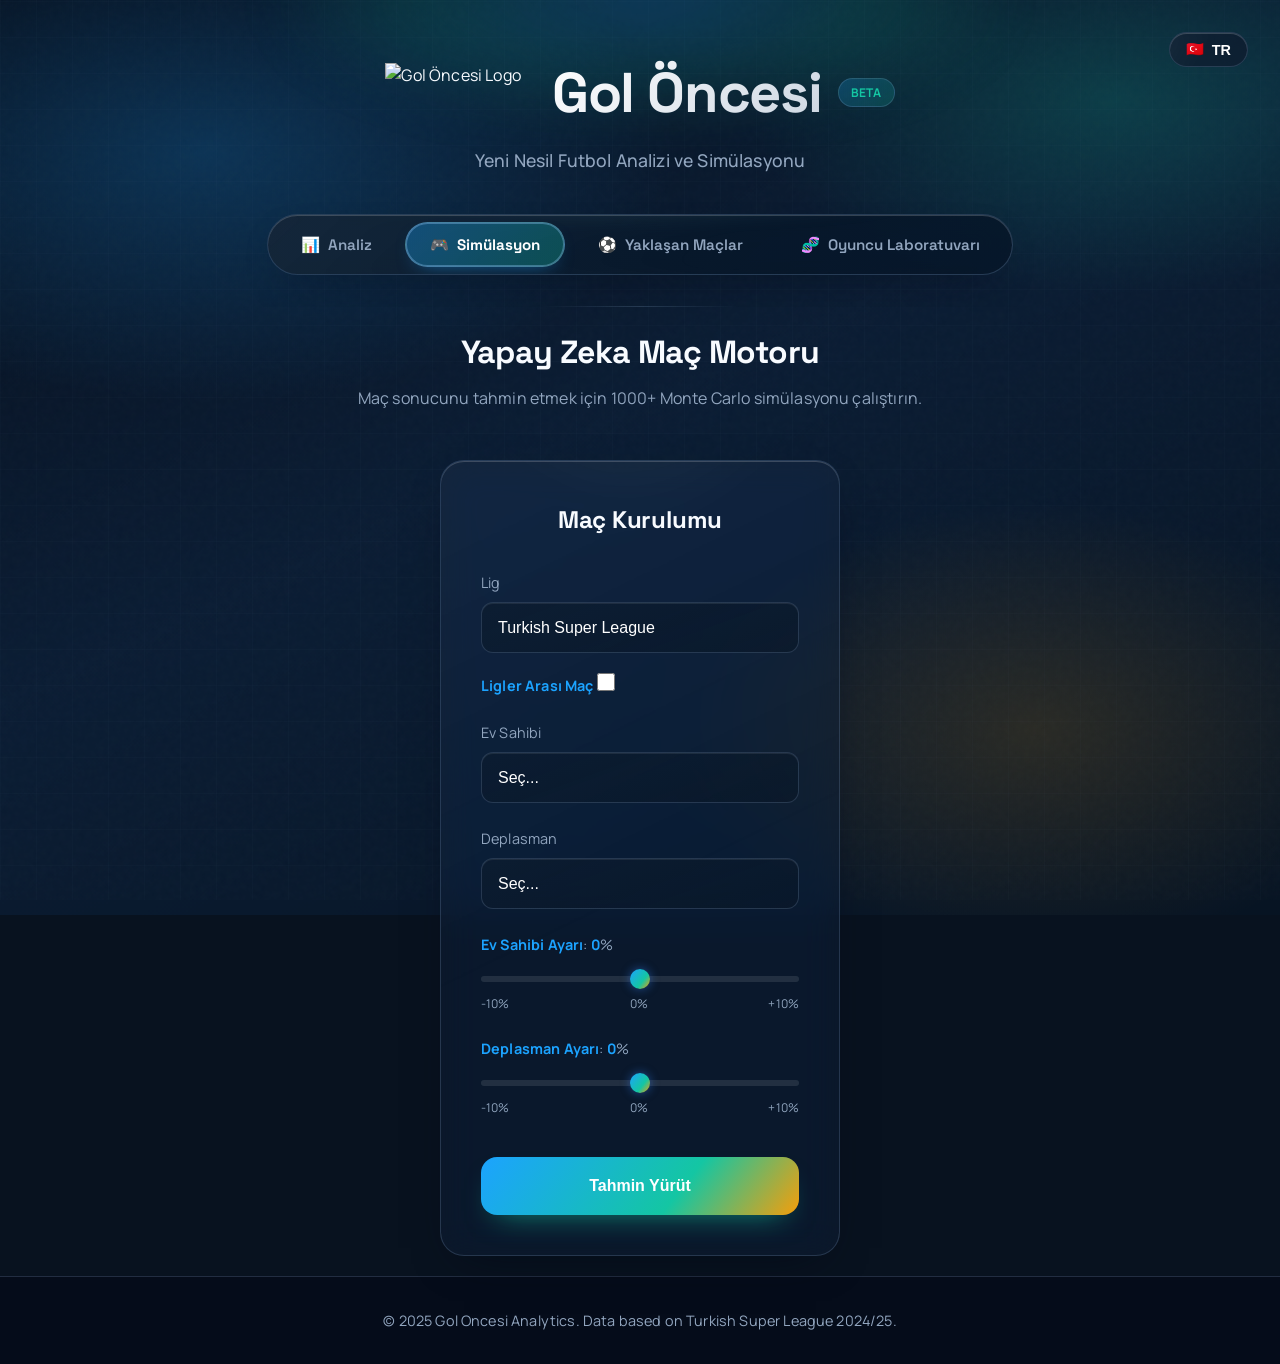
==== public/index.html @ f9426dce "Unlock team dropdowns after pick" ====
<!DOCTYPE html>
<html lang="en">

<head>
    <meta charset="UTF-8">
    <meta name="viewport" content="width=device-width, initial-scale=1.0">
    <meta name="description"
        content="Simulate Turkish Super League matches, predict scores, and analyze team stats with Gol Oncesi. Powered by advanced algorithms for football prediction.">
    <meta name="keywords"
        content="Turkish Super League, Football Prediction, Match Simulation, Soccer Stats, Gol Oncesi">
    <meta name="author" content="Gol Oncesi Team">

    <!-- Open Graph / Facebook -->
    <meta property="og:type" content="website">
    <meta property="og:url" content="https://goloncesi.app/">
    <meta property="og:title" content="Gol Oncesi - Advanced Football Match Simulation">
    <meta property="og:description"
        content="Predict match outcomes and analyze team performance in the Turkish Super League.">
    <meta property="og:image" content="https://goloncesi.app/preview.jpg">

    <!-- Twitter -->
    <meta property="twitter:card" content="summary_large_image">
    <meta property="twitter:url" content="https://goloncesi.app/">
    <meta property="twitter:title" content="Gol Oncesi - Advanced Football Match Simulation">
    <meta property="twitter:description"
        content="Predict match outcomes and analyze team performance in the Turkish Super League.">
    <meta property="twitter:image" content="https://goloncesi.app/preview.jpg">

    <title>Gol Öncesi | Match Simulation & Stats</title>

    <!-- Favicon - multiple formats for browser compatibility -->
    <link rel="icon" type="image/png" sizes="32x32" href="/logo.png?v=3">
    <link rel="icon" type="image/png" sizes="16x16" href="/logo.png?v=3">
    <link rel="shortcut icon" href="/logo.png?v=3">
    <link rel="apple-touch-icon" sizes="180x180" href="/logo.png">
    <meta name="msapplication-TileImage" content="/logo.png">

    <link rel="preconnect" href="https://fonts.googleapis.com">
    <link rel="preconnect" href="https://fonts.gstatic.com" crossorigin>
    <link href="https://fonts.googleapis.com/css2?family=Manrope:wght@400;500;600;700;800&family=Outfit:wght@300;400;500;600;700;800&family=Space+Grotesk:wght@500;600;700&display=swap"
        rel="stylesheet">
    <link rel="stylesheet" href="style.css?v=7">
    <!-- Chart.js for Player Stats -->
    <script src="https://cdn.jsdelivr.net/npm/chart.js"></script>
</head>

<body>
    <div class="app-background"></div>
    <div class="overlay"></div>

    <div class="main-wrapper">
        <header class="main-header">
            <div class="logo-area">
                <img src="/logo.png" alt="Gol Öncesi Logo"
                    style="height: 60px; margin-right: 15px; vertical-align: middle;">
                <h1 style="display: inline-block; vertical-align: middle;">Gol Öncesi</h1>
                <span class="badge">BETA</span>
            </div>

            <div class="header-controls">
                <div class="language-dropdown">
                    <button id="lang-btn" class="lang-btn" aria-label="Switch Language">
                        <span class="flag-icon">🇬🇧</span> <span class="lang-code">EN</span>
                    </button>
                    <div class="lang-menu">
                        <div class="lang-option active" data-lang="en">
                            <span>🇬🇧</span> English
                        </div>
                        <div class="lang-option" data-lang="tr">
                            <span>🇹🇷</span> Türkçe
                        </div>
                    </div>
                </div>
            </div>

            <p class="subtitle" data-i18n="subtitle">Next-Gen Football Analytics & Simulation</p>

            <nav class="main-nav">
                <button class="nav-btn" data-tab="tab-comparison">
                    <span class="icon">📊</span> <span data-i18n="nav_analysis">Analysis</span>
                </button>
                <button class="nav-btn active" data-tab="tab-simulation">
                    <span class="icon">🎮</span> <span data-i18n="nav_simulation">Simulation</span>
                </button>
                <button class="nav-btn" data-tab="tab-recent-games">
                    <span class="icon">⚽</span> <span data-i18n="nav_recent_games">Upcoming Games</span>
                </button>
                <button class="nav-btn" data-tab="tab-player-analysis">
                    <span class="icon">🧬</span> <span data-i18n="nav_player_analysis">Player Lab</span>
                </button>
                <!-- 
                <button class="nav-btn" data-tab="tab-players">
                    <span class="icon">👤</span> <span data-i18n="nav_scout">Scout</span>
                </button>
                <button class="nav-btn" data-tab="tab-explore">
                    <span class="icon">🔍</span> <span data-i18n="nav_explore">Explore</span>
                </button>
                 -->
            </nav>
        </header>

        <main class="content-container">
            <!-- Tab 1: Comparison -->
            <section id="tab-comparison" class="view-section hidden">
                <div class="section-header">
                    <h2 data-i18n="analysis_title">Pre-Match Analysis</h2>
                    <p data-i18n="analysis_desc">Compare team statistics head-to-head before the whistle blows.</p>
                </div>

                <div class="comparison-interface">
                    <!-- Home Team -->
                    <div class="team-card home">
                        <div class="card-glass"></div>
                        <div class="card-content">
                            <label for="team1-select" data-i18n="label_home_team">Home Team</label>
                            <div class="select-wrapper">
                                <select id="team1-select" class="team-select">
                                    <option value="" disabled selected data-i18n="select_placeholder">Select Team
                                    </option>
                                </select>
                            </div>
                            <div id="team1-display" class="team-info-display">
                                <!-- Dynamic Team Name -->
                            </div>
                        </div>
                    </div>

                    <!-- VS Divider -->
                    <div class="vs-badge">
                        <span>VS</span>
                    </div>

                    <!-- Away Team -->
                    <div class="team-card away">
                        <div class="card-glass"></div>
                        <div class="card-content">
                            <label for="team2-select" data-i18n="label_away_team">Away Team</label>
                            <div class="select-wrapper">
                                <select id="team2-select" class="team-select">
                                    <option value="" disabled selected data-i18n="select_placeholder">Select Team
                                    </option>
                                </select>
                            </div>
                            <div id="team2-display" class="team-info-display">
                                <!-- Dynamic Team Name -->
                            </div>
                        </div>
                    </div>
                </div>

                <div id="stats-container" class="stats-grid hidden">
                    <!-- Stats bars injected via JS -->
                </div>

                <!-- Enhanced Charts Section -->
                <div id="analysis-charts" class="analysis-charts hidden">
                    <!-- Head-to-Head Section -->
                    <div class="analysis-panel h2h-panel">
                        <h3><span class="icon">⚔️</span> <span data-i18n="h2h_title">Head-to-Head Record</span></h3>
                        <div id="h2h-content" class="h2h-content">
                            <!-- H2H data injected via JS -->
                        </div>
                    </div>

                    <!-- Historical Goals Chart -->
                    <div class="analysis-panel">
                        <h3><span class="icon">📈</span> <span data-i18n="goals_trend_title">Goal Scoring Trend (Last 15
                                Matches)</span></h3>
                        <div class="chart-wrapper">
                            <canvas id="goalsChart"></canvas>
                        </div>
                    </div>

                    <!-- Radar Comparison -->
                    <div class="analysis-panel">
                        <h3><span class="icon">🎯</span> <span data-i18n="radar_title">Team Comparison Radar</span></h3>
                        <div class="chart-wrapper radar-wrapper">
                            <canvas id="radarChart"></canvas>
                        </div>
                    </div>

                    <!-- Recent Form -->
                    <div class="analysis-panel form-panel">
                        <h3><span class="icon">📊</span> <span data-i18n="recent_form_title">Recent Form (Last 10
                                Matches)</span></h3>
                        <div id="form-display" class="form-display-grid">
                            <!-- Form indicators injected via JS -->
                        </div>
                    </div>

                    <!-- Match History Table -->
                    <div class="analysis-panel">
                        <h3><span class="icon">📋</span> <span data-i18n="recent_matches_title">Recent Matches</span>
                        </h3>
                        <div id="match-history" class="match-history-container">
                            <!-- Match history tables injected via JS -->
                        </div>
                    </div>

                    <!-- League Rankings -->
                    <div class="analysis-panel">
                        <h3><span class="icon">🏆</span> <span data-i18n="rankings_title">Metric Rankings</span></h3>
                        <div id="rankings-display" class="rankings-grid">
                            <!-- Rankings injected via JS -->
                        </div>
                    </div>
                </div>
            </section>

            <!-- Tab 2: Simulation -->
            <section id="tab-simulation" class="view-section active">
                <div class="section-header">
                    <h2 data-i18n="sim_title">AI Match Engine</h2>
                    <p data-i18n="sim_desc">Run 1000+ Monte Carlo simulations to predict the outcome.</p>
                </div>


                <div class="simulation-layout-grid">
                    <!-- Left: Home Team Pitch -->
                    <div id="pitch-team1-wrapper" class="pitch-column hidden">
                        <div class="single-pitch-wrapper home-pitch">
                            <div class="pitch-header">
                                <div class="team-badge">🏠</div>
                                <h4 id="pitch-team1-name" class="team-name">-</h4>
                                <select id="sim-team1-formation" class="modern-select pitch-formation-select">
                                    <option value="" disabled selected data-i18n="select_formation_short">Formation...</option>
                                </select>
                            </div>

                            <div class="pitch-view-single">
                                <svg id="pitch-svg-team1" viewBox="0 0 68 100" preserveAspectRatio="xMidYMid meet">
                                    <defs>
                                        <linearGradient id="pitch-gradient-1" x1="0%" y1="0%" x2="100%" y2="100%">
                                            <stop offset="0%" style="stop-color:#1a472a;stop-opacity:1" />
                                            <stop offset="100%" style="stop-color:#2d5a3d;stop-opacity:1" />
                                        </linearGradient>
                                    </defs>

                                    <rect class="pitch-bg" x="0" y="0" width="68" height="100"
                                        fill="url(#pitch-gradient-1)" />

                                    <g class="pitch-markings">
                                        <rect x="0.5" y="0.5" width="67" height="99" fill="none"
                                            stroke="rgba(255,255,255,0.4)" stroke-width="0.3" />
                                        <line x1="0" y1="50" x2="68" y2="50" stroke="rgba(255,255,255,0.4)"
                                            stroke-width="0.3" />
                                        <circle cx="34" cy="50" r="9.15" fill="none" stroke="rgba(255,255,255,0.4)"
                                            stroke-width="0.3" />
                                        <circle cx="34" cy="50" r="0.5" fill="rgba(255,255,255,0.4)" />
                                        <rect x="13.85" y="0" width="40.3" height="16.5" fill="none"
                                            stroke="rgba(255,255,255,0.4)" stroke-width="0.3" />
                                        <rect x="13.85" y="83.5" width="40.3" height="16.5" fill="none"
                                            stroke="rgba(255,255,255,0.4)" stroke-width="0.3" />
                                        <rect x="24.85" y="0" width="18.3" height="5.5" fill="none"
                                            stroke="rgba(255,255,255,0.4)" stroke-width="0.3" />
                                        <rect x="24.85" y="94.5" width="18.3" height="5.5" fill="none"
                                            stroke="rgba(255,255,255,0.4)" stroke-width="0.3" />
                                        <circle cx="34" cy="11" r="0.4" fill="rgba(255,255,255,0.4)" />
                                        <circle cx="34" cy="89" r="0.4" fill="rgba(255,255,255,0.4)" />
                                    </g>

                                    <g id="team1-players" class="team-players home-team"></g>
                                </svg>
                            </div>
                        </div>
                    </div>

                    <!-- Center: Match Setup -->
                    <div class="sim-config">
                        <div class="config-card">
                            <h3 data-i18n="match_setup">Match Setup</h3>
                            <div class="form-group" id="sim-single-league-group">
                                <label for="sim-league" data-i18n="label_league">League</label>
                                <select id="sim-league" class="modern-select">
                                    <option value="" disabled selected data-i18n="choose_league_placeholder">Select League</option>
                                </select>
                            </div>
                            <div class="form-group sim-toggle-group">
                                <label class="sim-toggle-label" for="sim-cross-league">
                                    <span data-i18n="cross_league_toggle">Cross-League Match</span>
                                    <input id="sim-cross-league" type="checkbox">
                                </label>
                            </div>
                            <div class="form-group hidden" id="sim-home-league-group">
                                <label for="sim-team1-league" data-i18n="label_home_league">Home League</label>
                                <select id="sim-team1-league" class="modern-select">
                                    <option value="" disabled selected data-i18n="choose_league_placeholder">Select League</option>
                                </select>
                            </div>
                            <div class="form-group hidden" id="sim-away-league-group">
                                <label for="sim-team2-league" data-i18n="label_away_league">Away League</label>
                                <select id="sim-team2-league" class="modern-select">
                                    <option value="" disabled selected data-i18n="choose_league_placeholder">Select League</option>
                                </select>
                            </div>
                            <div class="form-group">
                                <label data-i18n="label_home_team">Home Team</label>
                                <select id="sim-team1" class="modern-select" disabled>
                                    <option value="" disabled selected data-i18n="select_short">Select...</option>
                                </select>
                            </div>
                            <div class="form-group">
                                <label data-i18n="label_away_team">Away Team</label>
                                <select id="sim-team2" class="modern-select" disabled>
                                    <option value="" disabled selected data-i18n="select_short">Select...</option>
                                </select>
                            </div>

                            <!-- Team Adjustments -->
                            <div class="form-group">
                                <label><span data-i18n="home_adj">Home Team Adjustment</span>: <span
                                        id="team1-adj-value">0</span>%</label>
                                <input type="range" id="team1-adjustment" class="adjustment-slider" min="-10" max="10"
                                    value="0" step="0.1">
                                <div class="slider-labels">
                                    <span>-10%</span>
                                    <span>0%</span>
                                    <span>+10%</span>
                                </div>
                            </div>

                            <div class="form-group">
                                <label><span data-i18n="away_adj">Away Team Adjustment</span>: <span
                                        id="team2-adj-value">0</span>%</label>
                                <input type="range" id="team2-adjustment" class="adjustment-slider" min="-10" max="10"
                                    value="0" step="0.1">
                                <div class="slider-labels">
                                    <span>-10%</span>
                                    <span>0%</span>
                                    <span>+10%</span>
                                </div>
                            </div>

                            <button id="btn-run-sim" class="btn-action pulse-on-hover">
                                <span class="btn-text" data-i18n="btn_run_sim">Run Prediction</span>
                                <div class="btn-glow"></div>
                            </button>
                        </div>
                    </div>

                    <!-- Right: Away Team Pitch -->
                    <div id="pitch-team2-wrapper" class="pitch-column hidden">
                        <div class="single-pitch-wrapper away-pitch">
                            <div class="pitch-header">
                                <div class="team-badge">✈️</div>
                                <h4 id="pitch-team2-name" class="team-name">-</h4>
                                <select id="sim-team2-formation" class="modern-select pitch-formation-select">
                                    <option value="" disabled selected data-i18n="select_formation_short">Formation...</option>
                                </select>
                            </div>

                            <div class="pitch-view-single">
                                <svg id="pitch-svg-team2" viewBox="0 0 68 100" preserveAspectRatio="xMidYMid meet">
                                    <defs>
                                        <linearGradient id="pitch-gradient-2" x1="0%" y1="0%" x2="100%" y2="100%">
                                            <stop offset="0%" style="stop-color:#1a472a;stop-opacity:1" />
                                            <stop offset="100%" style="stop-color:#2d5a3d;stop-opacity:1" />
                                        </linearGradient>
                                    </defs>

                                    <rect class="pitch-bg" x="0" y="0" width="68" height="100"
                                        fill="url(#pitch-gradient-2)" />

                                    <g class="pitch-markings">
                                        <rect x="0.5" y="0.5" width="67" height="99" fill="none"
                                            stroke="rgba(255,255,255,0.4)" stroke-width="0.3" />
                                        <line x1="0" y1="50" x2="68" y2="50" stroke="rgba(255,255,255,0.4)"
                                            stroke-width="0.3" />
                                        <circle cx="34" cy="50" r="9.15" fill="none" stroke="rgba(255,255,255,0.4)"
                                            stroke-width="0.3" />
                                        <circle cx="34" cy="50" r="0.5" fill="rgba(255,255,255,0.4)" />
                                        <rect x="13.85" y="0" width="40.3" height="16.5" fill="none"
                                            stroke="rgba(255,255,255,0.4)" stroke-width="0.3" />
                                        <rect x="13.85" y="83.5" width="40.3" height="16.5" fill="none"
                                            stroke="rgba(255,255,255,0.4)" stroke-width="0.3" />
                                        <rect x="24.85" y="0" width="18.3" height="5.5" fill="none"
                                            stroke="rgba(255,255,255,0.4)" stroke-width="0.3" />
                                        <rect x="24.85" y="94.5" width="18.3" height="5.5" fill="none"
                                            stroke="rgba(255,255,255,0.4)" stroke-width="0.3" />
                                        <circle cx="34" cy="11" r="0.4" fill="rgba(255,255,255,0.4)" />
                                        <circle cx="34" cy="89" r="0.4" fill="rgba(255,255,255,0.4)" />
                                    </g>

                                    <g id="team2-players" class="team-players away-team"></g>
                                </svg>
                            </div>
                        </div>
                    </div>
                </div>
                <!-- Simulation Loading Animation -->
                <div id="sim-loader" class="sim-loader hidden">
                    <div class="loader-container">
                        <div class="loader-header">
                            <div class="football-icon">⚽</div>
                            <h3 class="loader-title" data-i18n="loader_title">Analyzing Match...</h3>
                        </div>

                        <div class="progress-wrapper">
                            <div class="progress-bar">
                                <div class="progress-fill"></div>
                                <div class="progress-glow"></div>
                            </div>
                            <div class="progress-percentage">0%</div>
                        </div>

                        <p class="progress-status">Initializing...</p>

                        <p class="loader-subtitle" data-i18n="loader_subtitle">
                            Running 10,000 simulations with AI predictions
                        </p>

                        <!-- Decorative field lines -->
                        <div class="field-lines">
                            <div class="field-line"></div>
                            <div class="field-line"></div>
                            <div class="field-line"></div>
                        </div>
                    </div>
                </div>

                <div id="sim-results" class="sim-output hidden">
                    <!-- Results injected via JS -->
                </div>
            </section>

    <!-- Tab 4: Player Analysis -->
    <section id="tab-player-analysis" class="view-section hidden">
        <div class="section-header">
            <h2 data-i18n="player_analysis_title">Deep Player Analysis</h2>
            <p data-i18n="player_analysis_desc">Profile, season summary, and detailed statistics with instant player
                comparison.</p>
        </div>

        <div class="player-analysis-shell">
            <div class="player-analysis-toolbar">
                <div class="pa-field">
                    <label for="pa-team-filter" data-i18n="pa_team_filter_label">Team Filter</label>
                    <select id="pa-team-filter" class="modern-select">
                        <option value="all" data-i18n="pa_team_filter_all">All Teams</option>
                    </select>
                </div>

                <div class="pa-field">
                    <label for="pa-player-a" data-i18n="pa_player_a_label">Player A</label>
                    <select id="pa-player-a" class="modern-select">
                        <option value="" disabled selected data-i18n="pa_choose_player">Choose a player...</option>
                    </select>
                </div>

                <div class="pa-field pa-compare-toggle">
                    <label for="pa-enable-compare" data-i18n="pa_compare_toggle_label">Compare Mode</label>
                    <input id="pa-enable-compare" type="checkbox" />
                </div>

                <div class="pa-field">
                    <label for="pa-player-b" data-i18n="pa_player_b_label">Player B</label>
                    <select id="pa-player-b" class="modern-select" disabled>
                        <option value="" disabled selected data-i18n="pa_choose_player">Choose a player...</option>
                    </select>
                </div>
            </div>

            <div id="pa-status" class="pa-status">Loading player analysis data...</div>

            <div id="pa-content" class="pa-content hidden">
                <div id="pa-cards" class="pa-cards"></div>
                <div id="pa-compare" class="pa-compare hidden"></div>
            </div>
        </div>
    </section>

    <!-- Tab 5: Recent Games -->
    <section id="tab-recent-games" class="view-section hidden">
        <div class="section-header">
            <h2 data-i18n="recent_games_title">Weekly Predictions</h2>
            <p data-i18n="recent_games_desc">AI-powered predictions for upcoming Turkish Super League matches.
            </p>
        </div>

        <div class="recent-games-interface">
            <!-- Round Selector -->
            <div class="round-selector">
                <button id="prev-round" class="round-nav-btn" aria-label="Previous Round">
                    <span>←</span>
                </button>
                <div class="round-display" id="round-display-text">Round 1</div>
                <button id="next-round" class="round-nav-btn" aria-label="Next Round">
                    <span>→</span>
                </button>
            </div>

            <!-- Matches Container -->
            <div id="matches-container" class="matches-container">
                <div class="loading-state">
                    <div class="spinner"></div>
                    <p data-i18n="loading_matches">Loading matches...</p>
                </div>
            </div>
        </div>
    </section>
    </main>

    <footer class="main-footer">
        <p>&copy; 2025 Gol Oncesi Analytics. Data based on Turkish Super League 2024/25.</p>
    </footer>
    </div>

    <!-- Data & App Logic -->
    <script src="data.js?v=4"></script>
    <script src="players_data.js?v=1"></script>
    <script src="formation.js?v=7"></script>
    <script src="app.js?v=21"></script>
</body>

</html>
---- public/style.css ----
:root {
    --bg-dark: #08121f;
    --bg-dark-2: #040b16;
    --primary: #1ca3ff;
    --primary-glow: rgba(28, 163, 255, 0.48);
    --secondary: #14c6a3;
    --accent: #ff6a3d;
    --text-main: #f8fbff;
    --text-muted: #92a6bf;
    --glass-border: rgba(148, 182, 219, 0.2);
    --glass-bg: rgba(18, 33, 53, 0.48);
    --glass-shadow: 0 14px 38px -14px rgba(1, 9, 20, 0.8);
    --gradient-1: linear-gradient(128deg, #1ca3ff 0%, #14c6a3 62%, #f59e0b 100%);
    --gradient-text: linear-gradient(115deg, #f8fbff 0%, #d6e4f5 100%);
    --liquid-sheen: rgba(255, 255, 255, 0.18);
    --liquid-specular: rgba(187, 228, 255, 0.28);
    --liquid-shadow: 0 16px 44px -24px rgba(2, 8, 20, 0.88);
    --bg-focus-x: 12%;
    --bg-focus-y: 18%;
    --bg-drift-x: 0%;
    --bg-drift-y: 0%;
    --bg-parallax-x: 0px;
    --bg-parallax-y: 0px;
    --overlay-shift-x: 0px;
    --overlay-shift-y: 0px;
    --overlay-shift-x-inv: 0px;
    --overlay-shift-y-inv: 0px;
}

* {
    box-sizing: border-box;
    margin: 0;
    padding: 0;
}

body {
    font-family: 'Manrope', 'Outfit', sans-serif;
    color: var(--text-main);
    background-color: var(--bg-dark);
    min-height: 100vh;
    overflow-x: hidden;
    line-height: 1.6;
    letter-spacing: 0.01em;
}

/* --- Background & Overlay --- */
.app-background {
    position: fixed;
    top: 0;
    left: 0;
    width: 100vw;
    height: 100vh;
    background:
        radial-gradient(60% 45% at var(--bg-focus-x) var(--bg-focus-y), rgba(28, 163, 255, 0.22), transparent 60%),
        radial-gradient(40% 30% at calc(86% + var(--bg-drift-x)) calc(14% + var(--bg-drift-y)), rgba(20, 198, 163, 0.2), transparent 70%),
        radial-gradient(38% 34% at calc(80% - var(--bg-drift-x)) calc(78% - var(--bg-drift-y)), rgba(245, 158, 11, 0.14), transparent 72%),
        linear-gradient(155deg, #060f1d 0%, #0b1d34 47%, #071423 100%);
    transform: translate3d(var(--bg-parallax-x), var(--bg-parallax-y), 0) scale(1.03);
    will-change: transform;
    transition: transform 150ms linear;
    z-index: -2;
}

.overlay {
    position: fixed;
    top: 0;
    left: 0;
    width: 100%;
    height: 100%;
    background:
        linear-gradient(90deg, rgba(124, 164, 212, 0.02) 1px, transparent 1px),
        linear-gradient(0deg, rgba(124, 164, 212, 0.02) 1px, transparent 1px),
        url("data:image/svg+xml,%3Csvg viewBox='0 0 200 200' xmlns='http://www.w3.org/2000/svg'%3E%3Cfilter id='noiseFilter'%3E%3CfeTurbulence type='fractalNoise' baseFrequency='0.7' numOctaves='3' stitchTiles='stitch'/%3E%3C/filter%3E%3Crect width='100%25' height='100%25' filter='url(%23noiseFilter)' opacity='0.02'/%3E%3C/svg%3E");
    background-size: 36px 36px, 36px 36px, auto;
    background-position:
        var(--overlay-shift-x) var(--overlay-shift-y),
        var(--overlay-shift-x-inv) var(--overlay-shift-y-inv),
        center;
    will-change: background-position;
    pointer-events: none;
    z-index: -1;
}

/* --- Layout --- */
.main-wrapper {
    display: flex;
    flex-direction: column;
    min-height: 100vh;
}

.content-container {
    flex: 1;
    max-width: 1200px;
    margin: 0 auto;
    width: 100%;
    padding: 20px;
}

/* --- Header --- */
.main-header {
    text-align: center;
    padding: 3rem 1rem 2rem;
    position: relative;
    overflow: hidden;
}

.main-header::before {
    content: '';
    position: absolute;
    top: -120px;
    left: 50%;
    transform: translateX(-50%);
    width: min(720px, 90vw);
    height: 240px;
    border-radius: 999px;
    background: radial-gradient(ellipse at center, rgba(28, 163, 255, 0.25) 0%, rgba(20, 198, 163, 0.16) 45%, transparent 75%);
    filter: blur(26px);
    z-index: -1;
}

.main-header::after {
    content: '';
    position: absolute;
    bottom: 0;
    left: 50%;
    transform: translateX(-50%);
    width: 200px;
    height: 1px;
    background: linear-gradient(90deg, transparent, var(--glass-border), transparent);
}

.logo-area {
    display: flex;
    align-items: center;
    justify-content: center;
    gap: 1rem;
    margin-bottom: 0.5rem;
}

.main-header h1 {
    font-size: 3.5rem;
    font-weight: 800;
    font-family: 'Space Grotesk', 'Outfit', sans-serif;
    background: linear-gradient(135deg, #fff 0%, #cbd5e1 100%);
    -webkit-background-clip: text;
    background-clip: text;
    /* Fix lint ID: b6831e21-824b-423f-9038-e18df5b32d5e */
    -webkit-text-fill-color: transparent;
    letter-spacing: -1.2px;
    margin: 0;
}

.badge {
    background: linear-gradient(135deg, rgba(28, 163, 255, 0.22), rgba(20, 198, 163, 0.18));
    padding: 0.25rem 0.75rem;
    border-radius: 20px;
    font-size: 0.75rem;
    font-weight: 700;
    border: 1px solid var(--glass-border);
    color: var(--secondary);
}

.subtitle {
    color: var(--text-muted);
    font-size: 1.1rem;
    margin-bottom: 2.5rem;
    font-weight: 500;
}

/* --- Navigation --- */
.main-nav {
    display: inline-flex;
    background: linear-gradient(135deg, rgba(10, 26, 44, 0.88), rgba(7, 21, 38, 0.84));
    padding: 0.45rem;
    border-radius: 100px;
    border: 1px solid rgba(138, 177, 220, 0.24);
    backdrop-filter: blur(12px);
    box-shadow: 0 10px 24px -14px rgba(0, 0, 0, 0.6);
    gap: 0.5rem;
}

.main-nav,
.config-card,
.match-card,
.insights-panel,
.result-card,
.round-selector,
.lang-btn,
.analysis-panel,
.team-card,
.scoreline-perspective-card,
.confidence-indicator {
    isolation: isolate;
    overflow: hidden;
    box-shadow: var(--liquid-shadow), inset 0 1px 0 var(--liquid-sheen);
    backdrop-filter: blur(18px) saturate(150%);
    -webkit-backdrop-filter: blur(18px) saturate(150%);
    --lg-local-x: 50%;
    --lg-local-y: 34%;
    --lg-pointer-x: 70%;
    --lg-pointer-y: 24%;
    --lg-shift-x: 0px;
    --lg-shift-y: 0px;
    --lg-scale: 1.05;
    --lg-blur: 7px;
    --lg-tilt: 156deg;
    --lg-gloss-opacity: 0.48;
}

.main-nav::after,
.config-card::after,
.match-card::after,
.insights-panel::after,
.result-card::after,
.round-selector::after,
.lang-btn::after,
.analysis-panel::after,
.team-card::after,
.scoreline-perspective-card::after,
.confidence-indicator::after {
    content: '';
    position: absolute;
    inset: -40% -22%;
    border-radius: inherit;
    background:
        radial-gradient(52% 40% at var(--lg-local-x) var(--lg-local-y), rgba(255, 255, 255, 0.24), transparent 72%),
        radial-gradient(34% 26% at var(--lg-pointer-x) var(--lg-pointer-y), var(--liquid-specular), transparent 78%),
        radial-gradient(30% 24% at calc(100% - var(--lg-local-x)) calc(100% - var(--lg-local-y)), rgba(20, 198, 163, 0.18), transparent 80%),
        linear-gradient(var(--lg-tilt), rgba(255, 255, 255, 0.14), transparent 56%);
    opacity: var(--lg-gloss-opacity);
    pointer-events: none;
    z-index: 0;
    transform: translate3d(var(--lg-shift-x), var(--lg-shift-y), 0) scale(var(--lg-scale));
    filter: blur(var(--lg-blur));
    transition: transform 220ms ease, filter 220ms ease, opacity 220ms ease;
}

.main-nav>*,
.config-card>*,
.match-card>*,
.insights-panel>*,
.result-card>*,
.round-selector>*,
.lang-btn>*,
.analysis-panel>*,
.team-card>*,
.scoreline-perspective-card>*,
.confidence-indicator>* {
    position: relative;
    z-index: 1;
}

@media (prefers-reduced-motion: reduce) {
    .app-background {
        transform: none;
        transition: none;
    }

    .overlay {
        background-position: center, center, center;
    }

    .main-nav::after,
    .config-card::after,
    .match-card::after,
    .insights-panel::after,
    .result-card::after,
    .round-selector::after,
    .lang-btn::after,
    .analysis-panel::after,
    .team-card::after,
    .scoreline-perspective-card::after,
    .confidence-indicator::after {
        transform: none;
        filter: none;
        transition: none;
    }
}

.nav-btn {
    background: transparent;
    border: 1px solid transparent;
    color: var(--text-muted);
    padding: 0.75rem 1.5rem;
    border-radius: 50px;
    font-family: 'Space Grotesk', 'Outfit', sans-serif;
    font-weight: 600;
    font-size: 0.95rem;
    cursor: pointer;
    transition: all 0.3s ease;
    display: flex;
    align-items: center;
    gap: 0.5rem;
}

.nav-btn:hover {
    color: #fff;
    background: rgba(124, 164, 212, 0.12);
    border-color: rgba(124, 164, 212, 0.24);
}

.nav-btn.active {
    background: linear-gradient(132deg, rgba(28, 163, 255, 0.34), rgba(20, 198, 163, 0.3));
    color: #fff;
    box-shadow: inset 0 0 0 1px rgba(148, 198, 247, 0.36), 0 8px 20px -12px rgba(28, 163, 255, 0.65);
    border-color: rgba(158, 212, 255, 0.36);
    font-weight: 700;
}

/* --- Sections --- */
.view-section {
    opacity: 0;
    transform: translateY(20px);
    transition: all 0.5s ease;
    display: none;
}

.view-section.active {
    opacity: 1;
    transform: translateY(0);
    display: block;
    animation: fadeIn 0.6s cubic-bezier(0.16, 1, 0.3, 1);
}

/* Global Utilities */
.hidden {
    display: none !important;
}

.view-section.hidden {
    display: none;
}

.section-header {
    text-align: center;
    margin-bottom: 3rem;
}

.section-header h2 {
    font-size: 2rem;
    margin-bottom: 0.5rem;
    font-family: 'Space Grotesk', 'Outfit', sans-serif;
    letter-spacing: -0.02em;
}

.section-header p {
    color: var(--text-muted);
}

/* --- Comparison Interface --- */
.comparison-interface {
    display: flex;
    justify-content: center;
    /* Center items instead of space-between */
    align-items: center;
    /* Align items vertically center */
    gap: 0;
    /* Removing gap, using margins or specific spacing logic */
    position: relative;
    margin: 4rem 0;
    width: 100%;
    /* Ensure full width utilisation */
}

.team-card {
    position: relative;
    width: 300px;
    /* Fixed width for consistency */
    aspect-ratio: 4/5;
    border-radius: 24px;
    padding: 2px;
    /* For border gradient */
    background: linear-gradient(170deg, rgba(73, 138, 210, 0.42), rgba(10, 28, 51, 0.12));
    overflow: hidden;
    transition: transform 0.4s ease;
    /* Flex item properties */
    flex-shrink: 0;
    /* Prevent shrinking */
}

.team-card:hover {
    transform: translateY(-8px);
    box-shadow: 0 16px 36px -20px rgba(20, 198, 163, 0.5);
}

.card-glass {
    position: absolute;
    inset: 1px;
    background: var(--glass-bg);
    border-radius: 23px;
    backdrop-filter: blur(20px);
    z-index: 1;
}

.card-content {
    position: relative;
    z-index: 2;
    height: 100%;
    padding: 1.5rem;
    display: flex;
    flex-direction: column;
    align-items: center;
    justify-content: flex-start;
}

.team-card label {
    font-size: 0.7rem;
    text-transform: uppercase;
    letter-spacing: 1.5px;
    color: var(--text-muted);
    font-weight: 700;
    margin-bottom: 0.5rem;
    align-self: flex-start;
    width: 100%;
}

.team-info-display {
    flex: 1;
    display: flex;
    flex-direction: column;
    align-items: center;
    justify-content: center;
    gap: 1rem;
    width: 100%;
}

.team-info-display .team-logo {
    width: 120px;
    height: 120px;
    object-fit: contain;
    filter: drop-shadow(0 4px 12px rgba(0, 0, 0, 0.3));
}

.team-info-display h2 {
    font-size: 2rem;
    text-align: center;
    line-height: 1.1;
    margin: 0;
    background: linear-gradient(to bottom right, #fff, #94a3b8);
    -webkit-background-clip: text;
    background-clip: text;
    /* Fix lint ID: cdda312f-57e5-4c90-9540-7b05abeeceec */
    -webkit-text-fill-color: transparent;
}

/* Special VS Badge */
.vs-badge {
    position: relative;
    /* Changed from absolute to flow in flex */
    width: 80px;
    height: 80px;
    border-radius: 50%;
    background: var(--bg-dark);
    border: 1px solid var(--glass-border);
    display: flex;
    align-items: center;
    justify-content: center;
    z-index: 10;
    box-shadow: 0 0 50px rgba(0, 0, 0, 0.5);
    margin: 0 2rem;
    /* Add specific margin to separate cards */
    flex-shrink: 0;
    /* Prevent shrinking */
}

.vs-badge::before {
    content: '';
    position: absolute;
    inset: -2px;
    border-radius: 50%;
    background: var(--gradient-1);
    z-index: -1;
    animation: spin 7s linear infinite;
}

.vs-badge span {
    font-weight: 900;
    font-size: 1.5rem;
    background: var(--gradient-1);
    -webkit-background-clip: text;
    background-clip: text;
    /* Fix lint ID: 62965aaf-5a25-41dc-8ede-ad3ee35d0bb0 */
    -webkit-text-fill-color: transparent;
}

/* Select Styling */
.select-wrapper {
    width: 100%;
    position: relative;
    margin-bottom: 1rem;
}

/* Improve Select Visibility */
.team-select {
    width: 100%;
    padding: 0.75rem;
    background: rgba(0, 0, 0, 0.4);
    /* Darker background */
    border: 1px solid var(--glass-border);
    border-radius: 12px;
    color: #fff;
    font-size: 0.9rem;
    cursor: pointer;
    appearance: none;
    outline: none;
    transition: all 0.2s;
}

.team-select option {
    background-color: var(--bg-dark);
    /* Ensure options are readable */
    color: #fff;
}

.team-select:focus {
    border-color: var(--primary);
    box-shadow: 0 0 0 4px rgba(59, 130, 246, 0.1);
}

/* Stats Comparison */
.stats-grid {
    max-width: 800px;
    margin: 3rem auto 0;
    display: grid;
    gap: 1.5rem;
}

.stat-row {
    background: rgba(30, 41, 59, 0.3);
    border: 1px solid var(--glass-border);
    padding: 1.5rem;
    border-radius: 16px;
    position: relative;
    overflow: hidden;
}

.stat-label {
    text-align: center;
    margin-bottom: 1rem;
    font-size: 0.85rem;
    text-transform: uppercase;
    letter-spacing: 1px;
    color: var(--text-muted);
}

.bar-container {
    display: flex;
    align-items: center;
    gap: 1.5rem;
}

.stat-value {
    font-family: monospace;
    font-size: 1.25rem;
    font-weight: 700;
    width: 60px;
}

.stat-value.left {
    text-align: right;
    color: var(--primary);
}

.stat-value.right {
    text-align: left;
    color: var(--accent);
}

.bar-wrapper {
    flex: 1;
    height: 6px;
    background: rgba(255, 255, 255, 0.05);
    border-radius: 100px;
    display: flex;
}

.bar-fill {
    height: 100%;
    border-radius: 100px;
    transition: width 1s cubic-bezier(0.4, 0, 0.2, 1);
    box-shadow: 0 0 10px currentColor;
    /* Glow effect */
}

.bar-fill.left {
    background: var(--primary);
    color: var(--primary-glow);
    margin-left: auto;
}

.bar-fill.right {
    background: var(--accent);
    color: rgba(244, 63, 94, 0.5);
    margin-right: auto;
}

/* --- Simulation Section --- */
.simulation-layout {
    display: grid;
    gap: 2rem;
    max-width: 800px;
    margin: 0 auto;
}

.config-card {
    background: var(--glass-bg);
    border: 1px solid var(--glass-border);
    padding: 2.5rem;
    border-radius: 24px;
    text-align: center;
}

.config-card h3 {
    margin-bottom: 2rem;
    font-size: 1.5rem;
    font-family: 'Space Grotesk', 'Outfit', sans-serif;
    letter-spacing: -0.01em;
}

.form-group {
    margin-bottom: 1.5rem;
    text-align: left;
}

.form-group label {
    display: block;
    margin-bottom: 0.5rem;
    color: var(--text-muted);
    font-size: 0.9rem;
}

.modern-select {
    width: 100%;
    padding: 1rem;
    background: linear-gradient(160deg, rgba(12, 28, 47, 0.76), rgba(10, 23, 39, 0.62));
    border: 1px solid var(--glass-border);
    border-radius: 12px;
    color: #fff;
    appearance: none;
    font-size: 1rem;
    box-shadow: inset 0 1px 0 rgba(255, 255, 255, 0.08);
}

.modern-select:focus {
    border-color: rgba(103, 193, 255, 0.7);
    outline: none;
    box-shadow: 0 0 0 3px rgba(28, 163, 255, 0.16), inset 0 1px 0 rgba(255, 255, 255, 0.1);
}

.modern-select:disabled {
    opacity: 0.55;
    cursor: not-allowed;
}

.sim-toggle-group {
    margin-top: -0.3rem;
}

.sim-toggle-label {
    display: flex;
    align-items: center;
    justify-content: space-between;
    gap: 0.8rem;
    color: var(--text-muted);
    font-size: 0.9rem;
}

.sim-toggle-label input[type="checkbox"] {
    width: 18px;
    height: 18px;
}

/* Adjustment Sliders */
.adjustment-slider {
    width: 100%;
    height: 6px;
    -webkit-appearance: none;
    appearance: none;
    background: rgba(255, 255, 255, 0.1);
    border-radius: 100px;
    outline: none;
    margin: 0.5rem 0;
}

.adjustment-slider::-webkit-slider-thumb {
    -webkit-appearance: none;
    appearance: none;
    width: 20px;
    height: 20px;
    border-radius: 50%;
    background: var(--gradient-1);
    cursor: pointer;
    box-shadow: 0 0 10px rgba(59, 130, 246, 0.5);
    transition: all 0.2s;
}

.adjustment-slider::-webkit-slider-thumb:hover {
    transform: scale(1.2);
    box-shadow: 0 0 20px rgba(59, 130, 246, 0.8);
}

.adjustment-slider::-moz-range-thumb {
    width: 20px;
    height: 20px;
    border-radius: 50%;
    background: var(--gradient-1);
    cursor: pointer;
    border: none;
    box-shadow: 0 0 10px rgba(59, 130, 246, 0.5);
    transition: all 0.2s;
}

.adjustment-slider::-moz-range-thumb:hover {
    transform: scale(1.2);
    box-shadow: 0 0 20px rgba(59, 130, 246, 0.8);
}

.slider-labels {
    display: flex;
    justify-content: space-between;
    font-size: 0.75rem;
    color: var(--text-muted);
    margin-top: 0.25rem;
}

.form-group label span {
    color: var(--primary);
    font-weight: 700;
}


.btn-action {
    position: relative;
    width: 100%;
    padding: 1.25rem;
    background: var(--gradient-1);
    border: none;
    border-radius: 16px;
    color: #fff;
    font-weight: 700;
    font-size: 1rem;
    cursor: pointer;
    overflow: hidden;
    margin-top: 1rem;
    box-shadow: 0 14px 30px -16px rgba(20, 198, 163, 0.7);
    transition: transform 0.22s ease, box-shadow 0.22s ease;
}

.btn-action:hover {
    transform: translateY(-2px);
    box-shadow: 0 18px 34px -16px rgba(28, 163, 255, 0.8);
}

.btn-glow {
    position: absolute;
    top: 0;
    left: -100%;
    width: 100%;
    height: 100%;
    background: linear-gradient(90deg, transparent, rgba(255, 255, 255, 0.2), transparent);
    animation: shimmer 3s infinite;
}

/* Simulation Results */
#sim-results {
    width: 100%;
    margin-top: 2rem;
    animation: slideUp 0.5s ease;
}

#sim-results .loading {
    color: var(--text-muted);
    text-align: center;
    font-style: italic;
    padding: 2rem;
}

#sim-results .error {
    color: var(--accent);
    text-align: center;
    padding: 2rem;
    background: rgba(244, 63, 94, 0.1);
    border-radius: 12px;
}

.result-card {
    background: linear-gradient(160deg, rgba(5, 16, 30, 0.95), rgba(8, 24, 44, 0.92));
    border: 1px solid var(--glass-border);
    border-radius: 24px;
    padding: 2rem;
    text-align: center;
    position: relative;
    overflow: hidden;
}

.result-images-container {
    display: flex;
    gap: 20px;
    justify-content: center;
    flex-wrap: wrap;
    margin-bottom: 2rem;
}

.img-wrapper {
    flex: 1;
    min-width: 250px;
}

.img-wrapper h4 {
    margin-bottom: 15px;
    color: var(--text-muted);
    font-size: 0.9rem;
    text-transform: uppercase;
    letter-spacing: 1px;
}

.result-img {
    width: 100%;
    border-radius: 16px;
    box-shadow: 0 10px 40px -10px rgba(0, 0, 0, 0.5);
    border: 1px solid var(--glass-border);
    transition: transform 0.3s ease;
}

.result-img:hover {
    transform: scale(1.02);
}

.prob-grid {
    display: grid;
    grid-template-columns: repeat(3, 1fr);
    gap: 1rem;
    padding: 1.5rem;
    background: rgba(9, 26, 45, 0.55);
    border-radius: 16px;
    margin-bottom: 1.5rem;
}

.prob-item {
    display: flex;
    flex-direction: column;
    align-items: center;
}

.prob-item .value {
    font-size: 1.5rem;
    font-weight: 700;
    margin-top: 0.25rem;
}

.predicted-score {
    font-size: 1.2rem;
}

.score-val {
    font-size: 2rem;
    background: var(--gradient-text);
    -webkit-background-clip: text;
    background-clip: text;
    /* Fix lint ID: f537f7a2-d93f-419e-ac24-0342ba303969 */
    -webkit-text-fill-color: transparent;
    font-weight: 800;
}

/* --- Player Scout --- */
.scout-interface {
    max-width: 600px;
    margin: 0 auto;
}

.search-wrapper {
    position: relative;
    margin-bottom: 2rem;
}

.search-input {
    width: 100%;
    padding: 1.25rem 3.5rem 1.25rem 1.5rem;
    background: var(--glass-bg);
    border: 1px solid var(--glass-border);
    border-radius: 16px;
    color: #fff;
    font-size: 1.1rem;
    transition: all 0.3s;
}

.search-input:focus {
    background: rgba(30, 41, 59, 0.8);
    border-color: var(--primary);
    outline: none;
}

.search-icon {
    position: absolute;
    right: 1.5rem;
    top: 50%;
    transform: translateY(-50%);
    opacity: 0.5;
}

.dropdown-results {
    position: absolute;
    top: 110%;
    left: 0;
    width: 100%;
    background: #1e293b;
    border: 1px solid var(--glass-border);
    border-radius: 16px;
    list-style: none;
    overflow: hidden;
    z-index: 100;
    box-shadow: 0 10px 40px rgba(0, 0, 0, 0.5);
}

.dropdown-results li {
    padding: 1rem 1.5rem;
    cursor: pointer;
    transition: background 0.2s;
    border-bottom: 1px solid rgba(255, 255, 255, 0.05);
}

.dropdown-results li:last-child {
    border-bottom: none;
}

.dropdown-results li:hover {
    background: var(--primary);
}

.player-profile-card {
    background: var(--bg-dark-2);
    border: 1px solid var(--glass-border);
    border-radius: 24px;
    padding: 2rem;
    animation: slideUp 0.4s ease;
}

.profile-header-sm {
    text-align: center;
    margin-bottom: 2rem;
}

.team-chip {
    display: inline-block;
    padding: 0.35rem 1rem;
    background: rgba(255, 255, 255, 0.1);
    border-radius: 100px;
    font-size: 0.85rem;
    margin-top: 0.5rem;
}

.profile-stats {
    display: grid;
    grid-template-columns: 1fr 1fr;
    gap: 1rem;
    margin-bottom: 2rem;
}

.p-stat-box {
    background: rgba(255, 255, 255, 0.03);
    padding: 1rem;
    border-radius: 16px;
    text-align: center;
    display: flex;
    flex-direction: column;
}

.p-stat-box.highlight {
    background: rgba(59, 130, 246, 0.1);
    border: 1px solid rgba(59, 130, 246, 0.2);
}

.p-stat-box .val {
    font-size: 1.5rem;
    font-weight: 700;
    margin-top: 0.25rem;
}

.chart-area {
    position: relative;
    height: 300px;
    /* Reduced height */
    width: 100%;
}

/* --- Explore Tab --- */
.explore-interface {
    max-width: 1000px;
    margin: 0 auto;
}

.team-selector-wrapper {
    max-width: 400px;
    margin: 0 auto 3rem;
    text-align: center;
}

.team-selector-wrapper label {
    display: block;
    margin-bottom: 0.75rem;
    font-size: 0.9rem;
    text-transform: uppercase;
    letter-spacing: 1.5px;
    color: var(--text-muted);
}

.team-select-explore {
    width: 100%;
    padding: 1rem 1.5rem;
    background: var(--glass-bg);
    border: 1px solid var(--glass-border);
    border-radius: 12px;
    color: #fff;
    font-size: 1rem;
    cursor: pointer;
    appearance: none;
    outline: none;
    transition: all 0.3s;
    backdrop-filter: blur(12px);
}

.team-select-explore:focus {
    border-color: var(--primary);
    box-shadow: 0 0 0 4px rgba(59, 130, 246, 0.1);
}

.team-select-explore option {
    background-color: var(--bg-dark);
    color: #fff;
}

/* Player Grid */
.player-grid {
    display: grid;
    grid-template-columns: repeat(auto-fill, minmax(200px, 1fr));
    gap: 1.5rem;
    animation: fadeIn 0.5s ease;
}

.player-card-explore {
    position: relative;
    background: var(--glass-bg);
    border: 1px solid var(--glass-border);
    border-radius: 16px;
    padding: 1.5rem;
    cursor: pointer;
    transition: all 0.3s ease;
    overflow: hidden;
    backdrop-filter: blur(12px);
}

.player-card-explore::before {
    content: '';
    position: absolute;
    top: 0;
    left: 0;
    right: 0;
    height: 4px;
    background: var(--gradient-1);
    transform: scaleX(0);
    transition: transform 0.3s ease;
}

.player-card-explore:hover {
    transform: translateY(-4px);
    border-color: var(--primary);
    box-shadow: 0 8px 24px rgba(59, 130, 246, 0.2);
}

.player-card-explore:hover::before {
    transform: scaleX(1);
}

.player-card-name {
    font-size: 1.1rem;
    font-weight: 600;
    margin-bottom: 0.5rem;
    color: var(--text-main);
}

.player-card-overall {
    display: inline-block;
    background: var(--gradient-1);
    color: #fff;
    padding: 0.25rem 0.75rem;
    border-radius: 8px;
    font-weight: 700;
    font-size: 1.25rem;
    margin-bottom: 0.75rem;
}

.player-card-stats {
    display: grid;
    grid-template-columns: repeat(2, 1fr);
    gap: 0.5rem;
    font-size: 0.85rem;
}

.player-card-stat {
    display: flex;
    justify-content: space-between;
    color: var(--text-muted);
}

.player-card-stat span:last-child {
    color: var(--text-main);
    font-weight: 600;
}

/* Player Modal */
.player-modal {
    position: fixed;
    top: 0;
    left: 0;
    width: 100vw;
    height: 100vh;
    z-index: 1000;
    display: flex;
    align-items: center;
    justify-content: center;
    animation: fadeIn 0.3s ease;
}

.modal-overlay {
    position: absolute;
    top: 0;
    left: 0;
    width: 100%;
    height: 100%;
    background: rgba(0, 0, 0, 0.85);
    backdrop-filter: blur(8px);
}

.modal-content {
    position: relative;
    background: var(--bg-dark-2);
    border: 1px solid var(--glass-border);
    border-radius: 24px;
    max-width: 900px;
    max-height: 90vh;
    width: 90%;
    overflow-y: auto;
    padding: 2.5rem;
    animation: slideUp 0.4s cubic-bezier(0.16, 1, 0.3, 1);
    box-shadow: 0 20px 60px rgba(0, 0, 0, 0.5);
}

.modal-close {
    position: absolute;
    top: 1.5rem;
    right: 1.5rem;
    background: rgba(255, 255, 255, 0.1);
    border: none;
    color: #fff;
    font-size: 2rem;
    width: 40px;
    height: 40px;
    border-radius: 50%;
    cursor: pointer;
    transition: all 0.3s;
    display: flex;
    align-items: center;
    justify-content: center;
    line-height: 1;
}

.modal-close:hover {
    background: var(--accent);
    transform: rotate(90deg);
}

.player-detail-header {
    display: flex;
    justify-content: space-between;
    align-items: flex-start;
    margin-bottom: 2rem;
    padding-bottom: 1.5rem;
    border-bottom: 1px solid var(--glass-border);
}

.player-basic-info h2 {
    font-size: 2rem;
    margin-bottom: 0.75rem;
}

.player-meta {
    display: flex;
    gap: 1rem;
    flex-wrap: wrap;
}

.meta-item {
    background: rgba(255, 255, 255, 0.05);
    padding: 0.4rem 0.9rem;
    border-radius: 8px;
    font-size: 0.9rem;
    color: var(--text-muted);
}

.overall-badge {
    background: var(--gradient-1);
    padding: 1rem 1.5rem;
    border-radius: 16px;
    text-align: center;
    min-width: 100px;
}

.overall-label {
    display: block;
    font-size: 0.75rem;
    text-transform: uppercase;
    letter-spacing: 1px;
    opacity: 0.8;
}

.overall-value {
    display: block;
    font-size: 2.5rem;
    font-weight: 800;
    margin-top: 0.25rem;
}

.player-detail-body {
    display: grid;
    gap: 2rem;
}

.main-attributes h3 {
    margin-bottom: 1.5rem;
    font-size: 1.3rem;
}

.attr-grid {
    display: grid;
    gap: 1rem;
}

.attr-item {
    display: flex;
    align-items: center;
    gap: 1rem;
}

.attr-label {
    min-width: 100px;
    font-size: 0.9rem;
    color: var(--text-muted);
}

.attr-bar-container {
    flex: 1;
    display: flex;
    align-items: center;
    gap: 1rem;
    background: rgba(255, 255, 255, 0.05);
    border-radius: 100px;
    height: 24px;
    position: relative;
    overflow: hidden;
}

.attr-bar {
    position: absolute;
    left: 0;
    top: 0;
    height: 100%;
    background: var(--gradient-1);
    border-radius: 100px;
    transition: width 0.6s cubic-bezier(0.4, 0, 0.2, 1);
    box-shadow: 0 0 10px rgba(59, 130, 246, 0.5);
}

.attr-value {
    position: relative;
    z-index: 1;
    font-weight: 700;
    font-size: 0.9rem;
    margin-left: auto;
    padding-right: 0.75rem;
}

.detailed-stats {
    display: grid;
    grid-template-columns: repeat(auto-fit, minmax(250px, 1fr));
    gap: 1.5rem;
}

.stat-category {
    background: rgba(255, 255, 255, 0.03);
    padding: 1.5rem;
    border-radius: 16px;
    border: 1px solid var(--glass-border);
}

.stat-category h4 {
    margin-bottom: 1rem;
    font-size: 1rem;
    color: var(--primary);
}

.stat-list {
    display: grid;
    gap: 0.75rem;
}

.stat-item {
    display: flex;
    justify-content: space-between;
    font-size: 0.9rem;
}

.stat-item span:first-child {
    color: var(--text-muted);
}

.stat-item span:last-child {
    color: var(--text-main);
    font-weight: 600;
}

.radar-chart-container {
    background: rgba(255, 255, 255, 0.03);
    padding: 2rem;
    border-radius: 16px;
    border: 1px solid var(--glass-border);
}

.radar-chart-container h3 {
    margin-bottom: 1.5rem;
    text-align: center;
    font-size: 1.3rem;
}

.radar-chart-container canvas {
    max-height: 300px;
}


/* Footer */
.main-footer {
    text-align: center;
    padding: 2rem;
    color: var(--text-muted);
    font-size: 0.9rem;
    border-top: 1px solid var(--glass-border);
    background: rgba(2, 6, 23, 0.5);
}

/* --- Animations --- */
@keyframes spin {
    from {
        transform: rotate(0deg);
    }

    to {
        transform: rotate(360deg);
    }
}

@keyframes shimmer {
    0% {
        left: -100%;
    }

    100% {
        left: 100%;
    }
}

@keyframes fadeIn {
    from {
        opacity: 0;
    }

    to {
        opacity: 1;
    }
}

@keyframes slideUp {
    from {
        opacity: 0;
        transform: translateY(20px);
    }

    to {
        opacity: 1;
        transform: translateY(0);
    }
}

/* --- Mobile Responsibility --- */
@media (max-width: 768px) {
    .main-header h1 {
        font-size: 2.5rem;
    }

    .comparison-interface {
        flex-direction: column;
        /* Stack vertically on mobile */
        gap: 2rem;
        margin: 2rem 0;
    }

    .vs-badge {
        margin: -1rem 0;
        /* Overlap slightly vertically */
        z-index: 20;
    }

    .team-card {
        width: 100%;
        /* Full width cards on mobile */
        max-width: 320px;
        /* But keep a reasonable max width */
    }

    .bar-container {
        flex-direction: column;
        gap: 0.5rem;
    }

    .stat-value {
        width: 100%;
        text-align: center !important;
    }

    .prob-grid {
        grid-template-columns: 1fr;
    }

    /* Mobile Modal Adjustments */
    .modal-content {
        padding: 1.5rem;
        width: 95%;
    }

    .player-detail-header {
        flex-direction: column;
        gap: 1.5rem;
    }

    .overall-badge {
        width: 100%;
        min-width: auto;
    }

    .attr-item {
        flex-direction: column;
        align-items: flex-start;
        gap: 0.5rem;
    }

    .attr-label {
        min-width: auto;
    }

    .attr-bar-container {
        width: 100%;
    }

    .detailed-stats {
        grid-template-columns: 1fr;
    }
}

/* ============================================
   ENHANCED SIMULATION INSIGHTS STYLES
   ============================================ */

/* Insights Container */
.insights-container {
    display: grid;
    gap: 1.5rem;
    margin-top: 2rem;
}

/* Insights Panel - Glassmorphism Card */
.insights-panel {
    background: rgba(30, 41, 59, 0.6);
    backdrop-filter: blur(16px);
    border: 1px solid var(--glass-border);
    border-radius: 20px;
    padding: 1.5rem;
    position: relative;
    overflow: hidden;
}

.insights-panel::before {
    content: '';
    position: absolute;
    top: 0;
    left: 0;
    right: 0;
    height: 3px;
    background: var(--gradient-1);
    border-radius: 20px 20px 0 0;
}

.insights-panel h4 {
    font-size: 0.85rem;
    text-transform: uppercase;
    letter-spacing: 1.5px;
    color: var(--text-muted);
    margin-bottom: 1rem;
    display: flex;
    align-items: center;
    gap: 0.5rem;
}

.insights-panel h4 .icon {
    font-size: 1rem;
}

/* Score Probabilities Section */
.score-probabilities {
    display: flex;
    flex-direction: column;
    gap: 0.75rem;
}

.scoreline-perspective-grid {
    display: grid;
    grid-template-columns: 1fr 1fr;
    gap: 1rem;
}

.scoreline-perspective-card {
    background: rgba(15, 23, 42, 0.34);
    border: 1px solid rgba(255, 255, 255, 0.08);
    border-radius: 14px;
    padding: 0.9rem;
}

.scoreline-perspective-title {
    font-size: 0.78rem;
    text-transform: uppercase;
    letter-spacing: 0.08em;
    color: var(--text-muted);
    margin-bottom: 0.7rem;
    font-weight: 700;
}

.scoreline-row {
    display: flex;
    align-items: center;
    gap: 1rem;
}

.scoreline-label {
    font-weight: 700;
    font-size: 1rem;
    min-width: 50px;
    color: #fff;
    font-family: 'Outfit', monospace;
}

.scoreline-bar-wrapper {
    flex: 1;
    height: 28px;
    background: rgba(255, 255, 255, 0.05);
    border-radius: 8px;
    overflow: hidden;
    position: relative;
}

.scoreline-bar {
    height: 100%;
    background: linear-gradient(90deg, var(--primary), var(--secondary));
    border-radius: 8px;
    transition: width 0.8s cubic-bezier(0.4, 0, 0.2, 1);
    display: flex;
    align-items: center;
    justify-content: flex-end;
    padding-right: 0.75rem;
    min-width: 40px;
}

.scoreline-pct {
    font-size: 0.85rem;
    font-weight: 600;
    color: #fff;
    text-shadow: 0 1px 2px rgba(0, 0, 0, 0.3);
}

.scoreline-empty {
    color: var(--text-muted);
    font-size: 0.85rem;
}

/* Form Indicators */
.form-indicators {
    display: grid;
    grid-template-columns: 1fr 1fr;
    gap: 1rem;
}

.form-team {
    background: rgba(0, 0, 0, 0.2);
    border-radius: 16px;
    padding: 1.25rem;
    text-align: center;
    border: 1px solid rgba(255, 255, 255, 0.05);
}

.form-team-name {
    font-size: 0.9rem;
    color: var(--text-muted);
    margin-bottom: 0.5rem;
    font-weight: 500;
}

.form-badge {
    font-size: 1.25rem;
    font-weight: 700;
    margin-bottom: 0.5rem;
}

.form-badge.hot {
    color: #f97316;
}

.form-badge.neutral {
    color: #a3a3a3;
}

.form-badge.cold {
    color: #3b82f6;
}

.form-probs {
    display: flex;
    justify-content: center;
    gap: 0.75rem;
    font-size: 0.75rem;
    color: var(--text-muted);
}

.form-prob-item {
    display: flex;
    flex-direction: column;
    align-items: center;
}

.form-prob-item .prob-label {
    font-size: 0.65rem;
    text-transform: uppercase;
    letter-spacing: 0.5px;
    opacity: 0.7;
}

.form-prob-item .prob-value {
    font-weight: 700;
    font-size: 0.85rem;
    color: #fff;
}

/* Team Ratings Comparison */
.ratings-comparison {
    display: flex;
    flex-direction: column;
    gap: 1rem;
}

.rating-row {
    display: flex;
    align-items: center;
    gap: 1rem;
}

.rating-team-name {
    min-width: 120px;
    font-weight: 500;
    font-size: 0.9rem;
    color: var(--text-muted);
    white-space: nowrap;
    overflow: hidden;
    text-overflow: ellipsis;
}

.rating-bar-wrapper {
    flex: 1;
    height: 10px;
    background: rgba(255, 255, 255, 0.08);
    border-radius: 100px;
    overflow: hidden;
}

.rating-bar {
    height: 100%;
    border-radius: 100px;
    transition: width 0.8s cubic-bezier(0.4, 0, 0.2, 1);
}

.rating-bar.team1 {
    background: linear-gradient(90deg, var(--primary), #60a5fa);
}

.rating-bar.team2 {
    background: linear-gradient(90deg, var(--accent), #fb7185);
}

.rating-value {
    font-weight: 800;
    font-size: 1.1rem;
    min-width: 40px;
    text-align: right;
}

.rating-value.team1 {
    color: var(--primary);
}

.rating-value.team2 {
    color: var(--accent);
}

/* Simulation Meta Info */
.sim-meta {
    display: flex;
    justify-content: center;
    gap: 2rem;
    padding: 1rem;
    background: rgba(255, 255, 255, 0.03);
    border-radius: 12px;
    margin-top: 1rem;
}

.sim-meta-item {
    display: flex;
    flex-direction: column;
    align-items: center;
    text-align: center;
}

.sim-meta-item .meta-label {
    font-size: 0.7rem;
    text-transform: uppercase;
    letter-spacing: 1px;
    color: var(--text-muted);
    margin-bottom: 0.25rem;
}

.sim-meta-item .meta-value {
    font-size: 1rem;
    font-weight: 700;
    color: #fff;
}

.heatmaps-grid {
    display: grid;
    grid-template-columns: repeat(3, minmax(0, 1fr));
    gap: 1rem;
}

.heatmap-card {
    background: rgba(15, 23, 42, 0.5);
    border: 1px solid var(--glass-border);
    border-radius: 14px;
    padding: 0.75rem;
}

.heatmap-title {
    font-size: 0.8rem;
    color: var(--text-muted);
    text-transform: uppercase;
    letter-spacing: 0.8px;
    margin-bottom: 0.55rem;
}

.heatmap-img {
    width: 100%;
    height: auto;
    display: block;
    border-radius: 10px;
    border: 1px solid rgba(255, 255, 255, 0.08);
}

/* Responsive Adjustments for Insights */
@media (max-width: 768px) {
    .form-indicators {
        grid-template-columns: 1fr;
    }

    .scoreline-perspective-grid {
        grid-template-columns: 1fr;
    }

    .scoreline-row {
        flex-direction: column;
        align-items: flex-start;
        gap: 0.5rem;
    }

    .scoreline-bar-wrapper {
        width: 100%;
    }

    .sim-meta {
        flex-direction: column;
        gap: 1rem;
    }

    .rating-team-name {
        min-width: 80px;
        font-size: 0.8rem;
    }

    .state-profiles-grid {
        grid-template-columns: 1fr;
    }

    .heatmaps-grid {
        grid-template-columns: 1fr;
    }
}

/* ============================================
   HMM STATE PROFILES STYLES
   ============================================ */

/* Form Meta Info */
.form-meta {
    margin-top: 0.75rem;
    font-size: 0.7rem;
    color: var(--text-muted);
    text-transform: uppercase;
    letter-spacing: 0.5px;
}

/* Panel Subtitle */
.panel-subtitle {
    font-size: 0.8rem;
    color: var(--text-muted);
    margin-bottom: 1rem;
    margin-top: -0.5rem;
}

/* State Profiles Grid */
.state-profiles-grid {
    display: grid;
    grid-template-columns: 1fr 1fr;
    gap: 1.5rem;
}

.team-states h5 {
    font-size: 0.9rem;
    font-weight: 600;
    color: #fff;
    margin-bottom: 0.75rem;
    padding-bottom: 0.5rem;
    border-bottom: 1px solid rgba(255, 255, 255, 0.1);
}

.states-list {
    display: flex;
    flex-direction: column;
    gap: 0.75rem;
}

/* State Profile Card */
.state-profile-card {
    background: rgba(0, 0, 0, 0.2);
    border-radius: 12px;
    padding: 1rem;
    border: 1px solid rgba(255, 255, 255, 0.05);
}

.state-header {
    display: flex;
    justify-content: space-between;
    align-items: center;
    margin-bottom: 0.75rem;
}

.state-label {
    font-weight: 700;
    font-size: 0.9rem;
    color: #fff;
}

.state-matches {
    font-size: 0.7rem;
    color: var(--text-muted);
    background: rgba(255, 255, 255, 0.05);
    padding: 0.2rem 0.5rem;
    border-radius: 100px;
}

/* State Probability Bars */
.state-probs {
    display: flex;
    flex-direction: column;
    gap: 0.4rem;
}

.state-prob {
    display: flex;
    align-items: center;
    gap: 0.5rem;
    height: 20px;
    position: relative;
}

.state-prob .prob-bar {
    height: 100%;
    border-radius: 4px;
    transition: width 0.6s cubic-bezier(0.4, 0, 0.2, 1);
    min-width: 4px;
}

.state-prob.win .prob-bar {
    background: linear-gradient(90deg, #22c55e, #4ade80);
}

.state-prob.draw .prob-bar {
    background: linear-gradient(90deg, #f59e0b, #fbbf24);
}

.state-prob.loss .prob-bar {
    background: linear-gradient(90deg, #ef4444, #f87171);
}

.state-prob .prob-text {
    font-size: 0.75rem;
    font-weight: 600;
    color: #fff;
    min-width: 55px;
    text-align: right;
}

/* State Label Colors based on form */
.state-profile-card:has(.state-label:contains("Peak")) .state-label {
    color: #22c55e;
}

/* ============================================
   ENHANCED ANALYSIS TAB STYLES
   ============================================ */

/* Analysis Charts Container */
.analysis-charts {
    display: grid;
    grid-template-columns: repeat(2, 1fr);
    gap: 1.5rem;
    margin-top: 2rem;
    animation: slideUp 0.5s ease;
}

.analysis-panel {
    background: rgba(30, 41, 59, 0.6);
    backdrop-filter: blur(16px);
    border: 1px solid var(--glass-border);
    border-radius: 20px;
    padding: 1.5rem;
    display: flex;
    flex-direction: column;
}

.analysis-panel h3 {
    font-size: 1.1rem;
    margin-bottom: 1.5rem;
    color: #fff;
    display: flex;
    align-items: center;
    gap: 0.5rem;
    padding-bottom: 0.75rem;
    border-bottom: 1px solid rgba(255, 255, 255, 0.1);
}

.analysis-panel h3 .icon {
    font-size: 1.25rem;
}

/* Full Width Panels */
.analysis-panel.h2h-panel,
.analysis-panel.form-panel {
    grid-column: span 2;
}

/* Chart Wrapper */
.chart-wrapper {
    position: relative;
    height: 300px;
    width: 100%;
}

.chart-wrapper.radar-wrapper {
    height: 350px;
}

/* Head-to-Head Styles */
.h2h-content {
    display: flex;
    flex-direction: column;
    gap: 1rem;
}

.h2h-stats {
    display: flex;
    justify-content: space-between;
    align-items: center;
    padding: 1rem;
    background: rgba(0, 0, 0, 0.2);
    border-radius: 12px;
}

.h2h-team {
    display: flex;
    flex-direction: column;
    gap: 0.25rem;
    width: 30%;
}

.h2h-team:last-child {
    align-items: flex-end;
    text-align: right;
}

.h2h-team .team-name {
    font-weight: 700;
    font-size: 1.1rem;
}

.h2h-wins {
    font-size: 0.9rem;
    color: var(--primary);
    font-weight: 600;
}

.h2h-team:last-child .h2h-wins {
    color: var(--accent);
}

.h2h-center {
    text-align: center;
    display: flex;
    flex-direction: column;
    gap: 0.25rem;
}

.h2h-draws {
    font-size: 1.2rem;
    font-weight: 700;
    color: var(--text-muted);
}

.h2h-matches {
    font-size: 0.8rem;
    color: var(--text-muted);
    text-transform: uppercase;
}

.h2h-goals {
    text-align: center;
    font-size: 0.9rem;
    color: #fff;
    padding: 0.5rem;
    background: rgba(255, 255, 255, 0.05);
    border-radius: 8px;
}

/* Form Display */
.form-display-grid {
    display: flex;
    flex-direction: column;
    gap: 1rem;
}

.form-row {
    display: flex;
    align-items: center;
    gap: 1rem;
    padding: 0.75rem;
    background: rgba(0, 0, 0, 0.2);
    border-radius: 12px;
}

.form-team-label {
    min-width: 120px;
    font-weight: 600;
}

.form-icons {
    display: flex;
    gap: 0.5rem;
    flex-wrap: wrap;
}

.form-icon {
    width: 24px;
    height: 24px;
    display: flex;
    align-items: center;
    justify-content: center;
    border-radius: 4px;
    font-size: 0.75rem;
    font-weight: 700;
}

.form-icon.win {
    background: #22c55e;
    color: #fff;
}

.form-icon.draw {
    background: #f59e0b;
    color: #fff;
}

.form-icon.loss {
    background: #ef4444;
    color: #fff;
}

/* Match History Table */
.match-history-container {
    display: flex;
    flex-direction: column;
    gap: 1rem;
    max-height: 400px;
    overflow-y: auto;
}

.history-grid {
    display: grid;
    gap: 2rem;
}

.history-table-wrapper h5 {
    margin-bottom: 0.75rem;
    color: var(--text-muted);
    font-size: 0.9rem;
    text-transform: uppercase;
}

.history-table {
    width: 100%;
    border-collapse: collapse;
    font-size: 0.85rem;
}

.history-table th {
    text-align: left;
    padding: 0.5rem;
    color: var(--text-muted);
    font-weight: 600;
    border-bottom: 1px solid rgba(255, 255, 255, 0.1);
}

.history-table td {
    padding: 0.5rem;
    border-bottom: 1px solid rgba(255, 255, 255, 0.05);
}

.result-w td:nth-child(3) {
    color: #22c55e;
    font-weight: 700;
}

.result-d td:nth-child(3) {
    color: #f59e0b;
    font-weight: 700;
}

.result-l td:nth-child(3) {
    color: #ef4444;
    font-weight: 700;
}

/* Rankings Grid */
.rankings-grid {
    display: flex;
    flex-direction: column;
    gap: 0.75rem;
}

.ranking-header {
    display: grid;
    grid-template-columns: 1fr 60px 60px;
    padding: 0.5rem 1rem;
    font-size: 0.8rem;
    color: var(--text-muted);
    text-transform: uppercase;
    text-align: center;
}

.ranking-item {
    display: grid;
    grid-template-columns: 1fr 60px 60px;
    padding: 0.75rem 1rem;
    background: rgba(0, 0, 0, 0.2);
    border-radius: 12px;
    align-items: center;
}

.ranking-metric {
    font-weight: 600;
    color: #fff;
}

.ranking-values {
    display: contents;
    /* Allows children to participate in parent grid */
}

.rank {
    text-align: center;
    font-weight: 700;
    font-family: monospace;
    font-size: 1.1rem;
}

.rank.team1 {
    color: var(--primary);
}

.rank.team2 {
    color: var(--accent);
}

/* Responsive adjustments */
@media (max-width: 900px) {
    .analysis-charts {
        grid-template-columns: 1fr;
    }

    .analysis-panel.h2h-panel,
    .analysis-panel.form-panel {
        grid-column: span 1;
    }

    .h2h-stats {
        flex-direction: column;
        gap: 1rem;
        text-align: center;
    }

    .h2h-team {
        width: 100%;
        align-items: center !important;
        text-align: center !important;
    }

    .form-row {
        flex-direction: column;
        align-items: flex-start;
    }
}

/* ============================================
   LANGUAGE SWITCHER STYLES
   ============================================ */

.header-controls {
    position: absolute;
    top: 2rem;
    right: 2rem;
    z-index: 100;
}

.language-dropdown {
    position: relative;
    display: inline-block;
}

.lang-btn {
    background: rgba(15, 23, 42, 0.6);
    border: 1px solid var(--glass-border);
    backdrop-filter: blur(12px);
    color: #fff;
    padding: 0.5rem 1rem;
    border-radius: 50px;
    cursor: pointer;
    font-size: 0.9rem;
    font-weight: 600;
    display: flex;
    align-items: center;
    gap: 0.5rem;
    transition: all 0.3s ease;
}

.lang-btn:hover {
    background: rgba(255, 255, 255, 0.1);
    border-color: rgba(255, 255, 255, 0.2);
}

.lang-menu {
    position: absolute;
    top: 120%;
    right: 0;
    width: 140px;
    background: rgba(30, 41, 59, 0.9);
    backdrop-filter: blur(16px);
    border: 1px solid var(--glass-border);
    border-radius: 12px;
    padding: 0.5rem;
    display: none;
    flex-direction: column;
    gap: 0.25rem;
    box-shadow: 0 4px 20px rgba(0, 0, 0, 0.3);
    overflow: hidden;
    animation: fadeIn 0.2s ease;
}

.language-dropdown:hover .lang-menu,
.lang-menu.show {
    display: flex;
}

.lang-option {
    display: flex;
    align-items: center;
    gap: 0.75rem;
    padding: 0.5rem 1rem;
    color: var(--text-muted);
    font-size: 0.9rem;
    font-weight: 500;
    cursor: pointer;
    border-radius: 8px;
    transition: all 0.2s ease;
}

.lang-option:hover {
    background: rgba(255, 255, 255, 0.05);
    color: #fff;
}

.lang-option.active {
    background: var(--primary);
    color: #fff;
}

.lang-option span {
    font-size: 1.2rem;
}

@media (max-width: 768px) {
    .header-controls {
        position: static;
        display: flex;
        justify-content: center;
        margin-bottom: 1rem;
    }
}

/* ============================================
   SIMULATION LOADER ANIMATION
   ============================================ */

.sim-loader {
    position: relative;
    width: 100%;
    padding: 3rem 2rem;
    margin: 2rem 0;
    background: linear-gradient(135deg, rgba(0, 255, 65, 0.05), rgba(0, 200, 255, 0.05));
    border-radius: 20px;
    border: 1px solid rgba(0, 255, 65, 0.2);
    backdrop-filter: blur(10px);
    overflow: hidden;
}

.sim-loader.hidden {
    display: none;
}

.loader-container {
    position: relative;
    z-index: 2;
    text-align: center;
}

.loader-header {
    display: flex;
    align-items: center;
    justify-content: center;
    gap: 1rem;
    margin-bottom: 2rem;
}

.football-icon {
    font-size: 3rem;
    animation: roll-football 2s ease-in-out infinite;
    filter: drop-shadow(0 4px 8px rgba(0, 255, 65, 0.3));
}

@keyframes roll-football {

    0%,
    100% {
        transform: translateX(-20px) rotate(0deg);
    }

    50% {
        transform: translateX(20px) rotate(360deg);
    }
}

.loader-title {
    font-size: 1.5rem;
    font-weight: 600;
    color: #fff;
    margin: 0;
    text-shadow: 0 2px 10px rgba(0, 255, 65, 0.3);
}

/* Progress Bar */
.progress-wrapper {
    position: relative;
    margin: 2rem auto;
    max-width: 500px;
}

.progress-bar {
    position: relative;
    width: 100%;
    height: 12px;
    background: rgba(255, 255, 255, 0.1);
    border-radius: 10px;
    overflow: hidden;
    box-shadow: inset 0 2px 4px rgba(0, 0, 0, 0.2);
}

.progress-fill {
    position: absolute;
    left: 0;
    top: 0;
    height: 100%;
    width: 0%;
    background: linear-gradient(90deg, #00ff41, #00c8ff);
    border-radius: 10px;
    transition: width 0.3s ease-out;
    box-shadow: 0 0 10px rgba(0, 255, 65, 0.5);
}

.progress-glow {
    position: absolute;
    left: 0;
    top: 0;
    height: 100%;
    width: 0%;
    background: linear-gradient(90deg, transparent, rgba(255, 255, 255, 0.4), transparent);
    border-radius: 10px;
    filter: blur(8px);
    animation: glow-pulse 1.5s ease-in-out infinite;
}

@keyframes glow-pulse {

    0%,
    100% {
        opacity: 0.5;
    }

    50% {
        opacity: 1;
    }
}

.progress-percentage {
    position: absolute;
    right: 0;
    top: -30px;
    font-size: 1.2rem;
    font-weight: 700;
    color: #00ff41;
    text-shadow: 0 2px 8px rgba(0, 255, 65, 0.5);
}

.loader-subtitle {
    margin-top: 1.5rem;
    font-size: 0.95rem;
    color: rgba(255, 255, 255, 0.7);
    font-style: italic;
}

/* Decorative Field Lines */
.field-lines {
    position: absolute;
    bottom: 0;
    left: 0;
    right: 0;
    height: 40px;
    display: flex;
    justify-content: space-around;
    align-items: flex-end;
    opacity: 0.3;
    pointer-events: none;
}

.field-line {
    width: 2px;
    height: 100%;
    background: linear-gradient(to top, #00ff41, transparent);
    animation: field-wave 2s ease-in-out infinite;
}

.field-line:nth-child(1) {
    animation-delay: 0s;
}

.field-line:nth-child(2) {
    animation-delay: 0.3s;
}

.field-line:nth-child(3) {
    animation-delay: 0.6s;
}

@keyframes field-wave {

    0%,
    100% {
        transform: scaleY(0.5);
        opacity: 0.2;
    }

    50% {
        transform: scaleY(1);
        opacity: 0.6;
    }
}

/* Responsive */
@media (max-width: 768px) {
    .sim-loader {
        padding: 2rem 1rem;
    }

    .football-icon {
        font-size: 2.5rem;
    }

    .loader-title {
        font-size: 1.2rem;
    }

    .progress-wrapper {
        max-width: 100%;
    }
}

/* ===== RECENT GAMES TAB ===== */
.recent-games-interface {
    max-width: 900px;
    margin: 0 auto;
}

.round-selector {
    display: flex;
    align-items: center;
    justify-content: center;
    gap: 1.5rem;
    margin-bottom: 3rem;
    background: var(--glass-bg);
    padding: 1.5rem;
    border-radius: 20px;
    border: 1px solid var(--glass-border);
}

.round-display {
    min-width: 170px;
    text-align: center;
    font-size: 1.7rem;
    font-weight: 700;
    color: #e2e8f0;
    letter-spacing: 0.02em;
}

.round-nav-btn {
    background: rgba(59, 130, 246, 0.1);
    border: 1px solid var(--primary);
    color: var(--primary);
    width: 40px;
    height: 40px;
    border-radius: 50%;
    cursor: pointer;
    transition: all 0.3s ease;
    font-size: 1.2rem;
    display: flex;
    align-items: center;
    justify-content: center;
}

.round-nav-btn:hover {
    background: var(--primary);
    color: #fff;
    transform: scale(1.1);
}

.matches-container {
    display: flex;
    flex-direction: column;
    gap: 2rem;
}

.date-group {
    display: flex;
    flex-direction: column;
    gap: 1rem;
}

.date-header {
    font-size: 1.2rem;
    color: var(--text-muted);
    margin-bottom: 0.5rem;
    padding-left: 0.5rem;
    border-left: 3px solid var(--primary);
}

.match-card {
    background: var(--glass-bg);
    border: 1px solid var(--glass-border);
    border-radius: 16px;
    padding: 1.5rem;
    transition: all 0.3s cubic-bezier(0.4, 0, 0.2, 1);
}

.match-card:hover {
    border-color: rgba(59, 130, 246, 0.5);
    transform: translateY(-2px);
    box-shadow: 0 8px 24px rgba(0, 0, 0, 0.3);
}

.match-header {
    display: grid;
    grid-template-columns: 1fr auto 1fr auto;
    align-items: center;
    gap: 1rem;
    margin-bottom: 1rem;
}

.team {
    display: flex;
    align-items: center;
    gap: 0.75rem;
}

.team.home {
    justify-content: flex-end;
    text-align: right;
}

.team.away {
    justify-content: flex-start;
}

.team-name {
    font-size: 1.1rem;
    font-weight: 600;
}

.team-logo {
    width: 32px;
    height: 32px;
    object-fit: contain;
    border-radius: 4px;
}

.team-logo-wrap {
    width: 32px;
    height: 32px;
    display: inline-flex;
    align-items: center;
    justify-content: center;
    flex: 0 0 32px;
}

.team-logo-fallback {
    width: 32px;
    height: 32px;
    display: inline-flex;
    align-items: center;
    justify-content: center;
    border-radius: 6px;
    background: rgba(59, 130, 246, 0.18);
    border: 1px solid rgba(59, 130, 246, 0.35);
    font-size: 0.95rem;
    line-height: 1;
}

.team-logo-fallback.visible {
    display: inline-flex;
}

.match-center {
    display: flex;
    flex-direction: column;
    align-items: center;
    gap: 0.5rem;
    min-width: 120px;
}

.predicted-score {
    font-size: 1.8rem;
    font-weight: 800;
    background: var(--gradient-text);
    -webkit-background-clip: text;
    background-clip: text;
    -webkit-text-fill-color: transparent;
}

.match-time {
    font-size: 0.85rem;
    color: var(--text-muted);
}

.confidence-badge {
    padding: 0.25rem 0.75rem;
    border-radius: 12px;
    font-size: 0.75rem;
    font-weight: 700;
    text-transform: uppercase;
}

.confidence-badge.high {
    background: rgba(34, 197, 94, 0.2);
    color: #22c55e;
    border: 1px solid rgba(34, 197, 94, 0.3);
}

.confidence-badge.medium {
    background: rgba(234, 179, 8, 0.2);
    color: #eab308;
    border: 1px solid rgba(234, 179, 8, 0.3);
}

.confidence-badge.low {
    background: rgba(239, 68, 68, 0.2);
    color: #ef4444;
    border: 1px solid rgba(239, 68, 68, 0.3);
}

.expand-btn {
    background: rgba(59, 130, 246, 0.1);
    border: 1px solid var(--primary);
    color: var(--primary);
    width: 32px;
    height: 32px;
    border-radius: 50%;
    cursor: pointer;
    transition: all 0.3s ease;
}

.expand-btn:hover {
    background: var(--primary);
    color: #fff;
}

.probabilities-bar {
    display: flex;
    width: 100%;
    height: 40px;
    border-radius: 8px;
    overflow: hidden;
}

.prob {
    display: flex;
    align-items: center;
    justify-content: center;
    font-size: 0.85rem;
    font-weight: 700;
    transition: all 0.3s ease;
}

.prob.home {
    background: linear-gradient(135deg, #3b82f6, #2563eb);
}

.prob.draw {
    background: linear-gradient(135deg, #6b7280, #4b5563);
}

.prob.away {
    background: linear-gradient(135deg, #f43f5e, #dc2626);
}

.hmm-adjust-summary {
    margin-top: 0.75rem;
    background: rgba(15, 23, 42, 0.45);
    border: 1px solid var(--glass-border);
    border-radius: 10px;
    padding: 0.6rem 0.9rem;
}

.hmm-adjust-label {
    font-size: 0.72rem;
    color: var(--text-muted);
    letter-spacing: 0.06em;
    text-transform: uppercase;
    margin-bottom: 0.35rem;
}

.hmm-adjust-values {
    display: flex;
    flex-wrap: wrap;
    gap: 0.75rem 1.2rem;
    font-size: 0.88rem;
}

.match-details {
    max-height: 0;
    overflow: hidden;
    transition: max-height 0.4s ease-in-out;
}

.match-card.expanded .match-details {
    margin-top: 1.5rem;
    padding-top: 1.5rem;
    border-top: 1px solid var(--glass-border);
}

.detail-item label {
    display: block;
    font-size: 0.85rem;
    color: var(--text-muted);
    margin-bottom: 0.5rem;
    text-transform: uppercase;
    letter-spacing: 1px;
}

.xg-display {
    display: flex;
    align-items: center;
    justify-content: center;
    gap: 1rem;
    font-size: 1.5rem;
    font-weight: 700;
}

.xg.home {
    color: var(--primary);
}

.xg.away {
    color: var(--accent);
}

.loading-state {
    text-align: center;
    padding: 3rem;
    color: var(--text-muted);
}

.spinner {
    width: 40px;
    height: 40px;
    margin: 0 auto 1rem;
    border: 3px solid rgba(59, 130, 246, 0.2);
    border-top-color: var(--primary);
    border-radius: 50%;
    animation: spin 1s linear infinite;
}

/* ===== CONFIDENCE EXPLANATION PANEL ===== */
.confidence-explanation-panel {
    background: linear-gradient(135deg, rgba(30, 41, 59, 0.6), rgba(15, 23, 42, 0.8));
    border: 1px solid var(--glass-border);
    border-radius: 16px;
    padding: 1.5rem;
    margin-bottom: 1.5rem;
    backdrop-filter: blur(10px);
}

.confidence-header {
    display: flex;
    align-items: center;
    gap: 0.75rem;
    margin-bottom: 1rem;
}

.confidence-icon {
    font-size: 2rem;
    line-height: 1;
    animation: pulse-icon 2s ease-in-out infinite;
}

@keyframes pulse-icon {

    0%,
    100% {
        transform: scale(1);
    }

    50% {
        transform: scale(1.1);
    }
}

.confidence-header h4 {
    margin: 0;
    font-size: 1.2rem;
    font-weight: 700;
    color: #fff;
}

.confidence-reason {
    color: rgba(255, 255, 255, 0.85);
    line-height: 1.6;
    margin-bottom: 1.25rem;
    font-size: 0.95rem;
}

.confidence-evidence {
    color: rgba(255, 255, 255, 0.82);
    line-height: 1.55;
    margin: -0.35rem 0 1.1rem;
    font-size: 0.9rem;
}

.confidence-indicators {
    display: grid;
    grid-template-columns: repeat(auto-fit, minmax(150px, 1fr));
    gap: 1rem;
}

.confidence-indicator {
    background: rgba(0, 0, 0, 0.2);
    border-radius: 12px;
    padding: 1rem;
    display: flex;
    flex-direction: column;
    gap: 0.5rem;
    border: 1px solid rgba(255, 255, 255, 0.05);
    transition: all 0.3s ease;
}

.confidence-indicator:hover {
    background: rgba(0, 0, 0, 0.3);
    transform: translateY(-2px);
    border-color: rgba(255, 255, 255, 0.1);
}

.indicator-header {
    display: flex;
    align-items: center;
    justify-content: space-between;
    gap: 0.6rem;
}

.indicator-label {
    font-size: 0.75rem;
    color: var(--text-muted);
    text-transform: uppercase;
    letter-spacing: 0.5px;
    font-weight: 600;
}

.indicator-help-wrap {
    position: relative;
    display: inline-flex;
    align-items: center;
    justify-content: center;
    flex-shrink: 0;
}

.indicator-help {
    width: 22px;
    height: 22px;
    border-radius: 999px;
    border: 1px solid rgba(148, 163, 184, 0.35);
    background: rgba(30, 41, 59, 0.6);
    color: #cbd5e1;
    font-size: 0.75rem;
    font-weight: 700;
    cursor: help;
    line-height: 1;
    padding: 0;
}

.indicator-help:focus-visible {
    outline: 2px solid rgba(59, 130, 246, 0.75);
    outline-offset: 2px;
}

.indicator-tooltip {
    position: absolute;
    right: calc(100% + 10px);
    top: -6px;
    width: 240px;
    padding: 0.6rem 0.7rem;
    border-radius: 10px;
    border: 1px solid rgba(255, 255, 255, 0.15);
    background: rgba(15, 23, 42, 0.96);
    color: rgba(255, 255, 255, 0.92);
    font-size: 0.78rem;
    line-height: 1.35;
    text-transform: none;
    letter-spacing: normal;
    font-weight: 500;
    box-shadow: 0 8px 22px rgba(2, 6, 23, 0.55);
    opacity: 0;
    pointer-events: none;
    transform: translateY(4px);
    transition: opacity 0.16s ease, transform 0.16s ease;
    z-index: 10;
}

.indicator-help-wrap:hover .indicator-tooltip,
.indicator-help-wrap:focus-within .indicator-tooltip {
    opacity: 1;
    transform: translateY(0);
}

.indicator-value-wrapper {
    display: flex;
    align-items: center;
    justify-content: space-between;
    gap: 0.5rem;
}

.indicator-value {
    font-size: 1.1rem;
    font-weight: 700;
    font-family: monospace;
}

.indicator-value.good {
    color: #22c55e;
}

.indicator-value.ok {
    color: #eab308;
}

.indicator-value.warn {
    color: #ef4444;
}

.indicator-status {
    width: 24px;
    height: 24px;
    border-radius: 50%;
    display: flex;
    align-items: center;
    justify-content: center;
    font-size: 0.75rem;
    font-weight: 700;
    flex-shrink: 0;
}

.indicator-status.good {
    background: rgba(34, 197, 94, 0.2);
    color: #22c55e;
    border: 1px solid rgba(34, 197, 94, 0.3);
}

.indicator-status.ok {
    background: rgba(234, 179, 8, 0.2);
    color: #eab308;
    border: 1px solid rgba(234, 179, 8, 0.3);
}

.indicator-status.warn {
    background: rgba(239, 68, 68, 0.2);
    color: #ef4444;
    border: 1px solid rgba(239, 68, 68, 0.3);
}

@media (max-width: 600px) {
    .confidence-indicators {
        grid-template-columns: 1fr;
    }

    .confidence-explanation-panel {
        padding: 1rem;
    }

    .indicator-tooltip {
        right: 0;
        top: calc(100% + 8px);
        width: min(260px, 72vw);
    }
}

/* ============================================================================

/* ============================================================================
   FORMATION PITCH VISUALIZATION - DUAL VERTICAL PITCHES
   ============================================================================ */

.pitch-container {
    width: 100%;
    max-width: 1100px;
    margin: 30px auto;
    padding: 20px;
    background: var(--glass-bg);
    border: 1px solid var(--glass-border);
    border-radius: 12px;
    backdrop-filter: blur(10px);
}

.pitch-title {
    text-align: center;
    font-size: 1.5rem;
    font-weight: 600;
    margin-bottom: 20px;
    background: var(--gradient-text);
    -webkit-background-clip: text;
    -webkit-text-fill-color: transparent;
    background-clip: text;
}

/* Dual Pitch Layout */
.dual-pitch-layout {
    display: flex;
    align-items: center;
    justify-content: center;
    gap: 30px;
    width: 100%;
}

.single-pitch-wrapper {
    flex: 1;
    max-width: 400px;
}

.pitch-header {
    text-align: center;
    margin-bottom: 15px;
    padding: 15px;
    background: rgba(255, 255, 255, 0.05);
    border-radius: 8px;
    border: 1px solid rgba(255, 255, 255, 0.1);
}

.home-pitch .pitch-header {
    border-left: 3px solid #3b82f6;
}

.away-pitch .pitch-header {
    border-left: 3px solid #f43f5e;
}

.pitch-view-single {
    width: 100%;
    aspect-ratio: 68 / 100;
    border-radius: 8px;
    overflow: hidden;
    box-shadow: var(--glass-shadow);
}

.pitch-view-single svg {
    width: 100%;
    height: 100%;
    display: block;
}

/* VS Divider */
.vs-divider-center {
    font-size: 1.5rem;
    font-weight: 700;
    color: var(--text-muted);
    padding: 0 15px;
    flex-shrink: 0;
}

/* Team Players */
.player-node {
    cursor: pointer;
    transition: all 0.2s ease;
}

.player-node:hover {
    transform: scale(1.15);
}

.player-node:hover .player-circle {
    filter: brightness(1.3);
}

.player-circle {
    transition: all 0.2s ease;
}

.home-team .player-circle {
    fill: #3b82f6;
    stroke: rgba(255, 255, 255, 0.9);
    stroke-width: 0.4;
}

.away-team .player-circle {
    fill: #f43f5e;
    stroke: rgba(255, 255, 255, 0.9);
    stroke-width: 0.4;
}

.player-number {
    fill: white;
    font-size: 2.8px;
    font-weight: 700;
    text-anchor: middle;
    dominant-baseline: middle;
    pointer-events: none;
    user-select: none;
}

.player-name {
    fill: white;
    font-size: 2px;
    text-anchor: middle;
    opacity: 0.95;
    pointer-events: none;
    user-select: none;
    font-weight: 500;
    text-shadow: 0 0 2px rgba(0, 0, 0, 0.8);
}

/* Team Info */
.team-badge {
    font-size: 2rem;
    margin-bottom: 8px;
}

.team-name {
    font-size: 1.1rem;
    font-weight: 600;
    margin-bottom: 5px;
    color: var(--text-main);
}

.team-formation {
    font-size: 0.9rem;
    color: var(--text-muted);
    font-weight: 500;
    font-family: 'Courier New', monospace;
}

.pitch-formation-select {
    width: 140px;
    max-width: 100%;
    margin: 6px auto 0;
    padding: 0.45rem 0.75rem;
    border-radius: 999px;
    text-align: center;
    font-size: 0.85rem;
    font-family: 'Courier New', monospace;
    background: rgba(15, 23, 42, 0.55);
}

/* Responsive Design */
@media (max-width: 1024px) {
    .dual-pitch-layout {
        gap: 20px;
    }

    .single-pitch-wrapper {
        max-width: 350px;
    }
}

@media (max-width: 768px) {
    .pitch-container {
        padding: 15px;
        margin: 20px auto;
    }

    .pitch-title {
        font-size: 1.2rem;
    }

    .dual-pitch-layout {
        flex-direction: column;
        gap: 30px;
    }

    .single-pitch-wrapper {
        max-width: 100%;
        width: 100%;
    }

    .vs-divider-center {
        transform: rotate(90deg);
        padding: 10px 0;
        font-size: 1.2rem;
    }

    .player-name {
        font-size: 1.8px;
    }
}

/* Hidden by default */
.pitch-container.hidden {
    display: none;
}


/* 3-Column Grid Layout for Simulation Tab */
.simulation-layout-grid {
    display: grid;
    grid-template-columns: 1fr auto 1fr;
    gap: 30px;
    align-items: start;
    width: 100%;
    max-width: 1600px;
    margin: 0 auto;
}

/* When both pitches are hidden, center the entire grid layout */
.simulation-layout-grid:has(.pitch-column.hidden:nth-child(1)):has(.pitch-column.hidden:nth-child(3)) {
    justify-content: center;
    grid-template-columns: auto;
}

.pitch-column {
    width: 100%;
    max-width: 300px;
    /* Reduced from 350px to give more space */
    justify-self: center;
}

.sim-config {
    width: 100%;
    min-width: 400px;
    /* Ensure minimum width */
    max-width: 450px;
    justify-self: center;
}

.pitch-column.hidden {
    display: none;
}

/* Responsive: stack vertically on tablet/mobile */
@media (max-width: 1200px) {
    .simulation-layout-grid {
        grid-template-columns: 1fr;
        gap: 20px;
    }

    .pitch-column {
        max-width: 100%;
    }

    .sim-config {
        order: -1;
        /* Put match setup first on mobile */
    }
}

/* Team logo in pitch header */
.pitch-team-logo {
    width: 40px;
    height: 40px;
    object-fit: contain;
}
/* ============================================================================
   COMPREHENSIVE MOBILE OPTIMIZATIONS - Phase 1
   ============================================================================ */

/* Mobile-First Typography System */
@media (max-width: 600px) {
    body {
        font-size: 14px;
        -webkit-text-size-adjust: 100%;
    }
    
    /* Header Optimizations */
    .main-header {
        padding: 2rem 0.75rem 1.5rem;
    }
    
    .main-header h1 {
        font-size: 2rem !important;
        letter-spacing: -1px;
    }
    
    .logo-area img {
        height: 40px !important;
        margin-right: 10px !important;
    }
    
    .badge {
        font-size: 0.65rem;
        padding: 0.2rem 0.6rem;
    }
    
    .subtitle {
        font-size: 0.9rem;
        margin-bottom: 1.5rem;
        padding: 0 1rem;
        line-height: 1.4;
    }
    
    /* Navigation - Stack Icons */
    .main-nav {
        display: flex;
        flex-wrap: wrap;
        justify-content: center;
        padding: 0.4rem;
        border-radius: 16px;
        gap: 0.4rem;
        width: 100%;
        max-width: 100%;
    }
    
    .nav-btn {
        flex-direction: column;
        padding: 0.6rem 1rem;
        gap: 0.25rem;
        font-size: 0.8rem;
        min-height: 44px;
    }
    
    .nav-btn .icon {
        font-size: 1.25rem;
    }
    
    /* Header Controls */
    .header-controls {
        position: absolute;
        top: 1rem;
        right: 1rem;
    }
    
    .lang-btn {
        min-height: 44px;
        min-width: 44px;
        padding: 0.5rem 0.75rem;
    }
    
    /* Content Container */
    .content-container {
        padding: 15px;
    }
    
    /* Section Headers */
    .section-header {
        margin-bottom: 2rem;
    }
    
    .section-header h2 {
        font-size: 1.5rem;
    }
    
    .section-header p {
        font-size: 0.9rem;
        padding: 0 1rem;
    }
    
    /* Comparison Interface - Fix VS Badge Overlap */
    .comparison-interface {
        flex-direction: column;
        gap: 1.5rem;
        margin: 2rem 0;
    }
    
    .vs-badge {
        margin: 0;
        width: 70px;
        height: 70px;
        order: 2;
    }
    
    .vs-badge span {
        font-size: 1.25rem;
    }
    
    .team-card.home {
        order: 1;
    }
    
    .team-card.away {
        order: 3;
    }
    
    .team-card {
        width: 100%;
        max-width: 100%;
        aspect-ratio: 5/6;
    }
    
    .card-content {
        padding: 1.25rem;
    }
    
    .team-card label {
        font-size: 0.65rem;
    }
    
    /* Improved Select Touch Targets */
    .team-select,
    .modern-select {
        padding: 1rem;
        font-size: 1rem;
        min-height: 44px;
    }
    
    /* Simulation Layout */
    .simulation-layout-grid {
        grid-template-columns: 1fr;
        gap: 1.5rem;
    }
    
    /* Keep pitch visualizations visible on mobile (stacked under setup card) */
    .pitch-column {
        display: block;
        max-width: 100%;
    }
    
    .sim-config {
        min-width: 0;
        max-width: 100%;
        width: 100%;
    }
    
    .config-card {
        padding: 1.5rem;
    }
    
    .config-card h3 {
        font-size: 1.25rem;
        margin-bottom: 1.5rem;
    }
    
    /* Improved Slider Touch Targets */
    .adjustment-slider {
        height: 12px;
        margin: 1rem 0;
    }
    
    .adjustment-slider::-webkit-slider-thumb {
        width: 30px;
        height: 30px;
    }
    
    .adjustment-slider::-moz-range-thumb {
        width: 30px;
        height: 30px;
    }
    
    /* Button Touch Targets */
    .btn-action {
        padding: 1.25rem 1.5rem;
        font-size: 1.05rem;
        min-height: 56px;
    }
    
    /* Analysis Charts */
    .analysis-charts {
        grid-template-columns: 1fr;
        gap: 1rem;
    }
    
    .analysis-panel {
        padding: 1.25rem;
    }
    
    .chart-wrapper {
        height: 250px;
    }
    
    /* Prevent Horizontal Scroll */
    .main-wrapper,
    .content-container,
    .view-section {
        max-width: 100%;
        overflow-x: hidden;
    }
}

/* Deep Player Analysis */
.player-analysis-shell {
    display: grid;
    gap: 1rem;
}

.player-analysis-toolbar {
    display: grid;
    grid-template-columns: repeat(4, minmax(0, 1fr));
    gap: 1rem;
    background: linear-gradient(135deg, rgba(14, 30, 63, 0.6), rgba(21, 48, 76, 0.35));
    border: 1px solid rgba(148, 163, 184, 0.25);
    border-radius: 16px;
    padding: 1rem;
}

.pa-field {
    display: flex;
    flex-direction: column;
    gap: 0.45rem;
}

.pa-field label {
    font-size: 0.78rem;
    letter-spacing: 0.08em;
    text-transform: uppercase;
    color: rgba(226, 232, 240, 0.85);
}

.pa-compare-toggle {
    align-items: center;
    justify-content: center;
}

.pa-compare-toggle input[type="checkbox"] {
    width: 20px;
    height: 20px;
    accent-color: #38bdf8;
}

.pa-status {
    padding: 0.9rem 1rem;
    border-radius: 12px;
    border: 1px solid rgba(148, 163, 184, 0.22);
    background: rgba(15, 23, 42, 0.45);
    color: rgba(226, 232, 240, 0.9);
    font-size: 0.95rem;
}

.pa-status.error {
    border-color: rgba(248, 113, 113, 0.5);
    background: rgba(127, 29, 29, 0.35);
    color: #fecaca;
}

.pa-content {
    display: grid;
    gap: 1rem;
}

.pa-cards {
    display: grid;
    grid-template-columns: repeat(2, minmax(0, 1fr));
    gap: 1rem;
}

.pa-cards.single {
    grid-template-columns: 1fr;
}

.pa-player-card {
    background: linear-gradient(160deg, rgba(15, 23, 42, 0.8), rgba(30, 41, 59, 0.62));
    border: 1px solid rgba(148, 163, 184, 0.2);
    border-radius: 16px;
    padding: 1rem;
    display: grid;
    gap: 1rem;
}

.pa-card-header {
    display: flex;
    justify-content: space-between;
    align-items: center;
    gap: 0.75rem;
}

.pa-card-header h3 {
    margin: 0;
    font-size: 1.35rem;
    line-height: 1.2;
}

.pa-subtitle {
    margin: 0.2rem 0 0;
    color: rgba(148, 163, 184, 0.95);
    font-size: 0.95rem;
}

.pa-slot {
    display: inline-block;
    margin-bottom: 0.35rem;
    font-size: 0.75rem;
    letter-spacing: 0.08em;
    text-transform: uppercase;
    color: #67e8f9;
}

.pa-chip {
    padding: 0.4rem 0.7rem;
    border-radius: 999px;
    border: 1px solid rgba(56, 189, 248, 0.4);
    background: rgba(12, 74, 110, 0.35);
    font-weight: 600;
    font-size: 0.9rem;
}

.pa-profile-row {
    display: grid;
    grid-template-columns: repeat(6, minmax(0, 1fr));
    gap: 0.5rem;
}

.pa-profile-pill {
    border: 1px solid rgba(148, 163, 184, 0.22);
    background: rgba(15, 23, 42, 0.55);
    border-radius: 11px;
    padding: 0.45rem 0.55rem;
    display: grid;
    gap: 0.1rem;
    min-height: 56px;
}

.pa-profile-label {
    font-size: 0.68rem;
    color: #94a3b8;
    text-transform: uppercase;
    letter-spacing: 0.05em;
}

.pa-profile-value {
    font-size: 0.83rem;
    font-weight: 600;
    color: #e2e8f0;
    line-height: 1.25;
}

.pa-position-strip {
    display: flex;
    justify-content: center;
}

.pa-position-pitch {
    width: 180px;
}

.mini-pitch {
    position: relative;
    width: 100%;
    aspect-ratio: 3 / 4.2;
    border-radius: 10px;
    border: 2px solid rgba(30, 64, 175, 0.45);
    background: linear-gradient(180deg, #386f44, #2f613b);
    overflow: hidden;
}

.mini-pitch-lines {
    position: absolute;
    inset: 6px;
    border: 2px solid rgba(15, 23, 42, 0.85);
    border-radius: 3px;
}

.mini-pitch-lines::before {
    content: '';
    position: absolute;
    left: 0;
    right: 0;
    top: 50%;
    height: 2px;
    background: rgba(15, 23, 42, 0.85);
    transform: translateY(-50%);
}

.mini-pitch-lines::after {
    content: '';
    position: absolute;
    left: 50%;
    top: 50%;
    width: 26px;
    height: 26px;
    border: 2px solid rgba(15, 23, 42, 0.85);
    border-radius: 50%;
    transform: translate(-50%, -50%);
}

.mini-pos {
    position: absolute;
    width: 30px;
    height: 30px;
    border-radius: 50%;
    display: flex;
    align-items: center;
    justify-content: center;
    font-size: 0.72rem;
    font-weight: 700;
    color: rgba(226, 232, 240, 0.4);
    background: rgba(15, 23, 42, 0.45);
    border: 1px solid rgba(15, 23, 42, 0.65);
}

.mini-pos.active {
    color: #fff;
    background: radial-gradient(circle at 30% 20%, #ef4444, #7f1d1d);
    border-color: rgba(248, 113, 113, 0.9);
    box-shadow: 0 0 0 3px rgba(239, 68, 68, 0.16);
}

.mini-pos-st {
    left: 50%;
    top: 10%;
    transform: translateX(-50%);
}

.mini-pos-rw {
    right: 12%;
    top: 20%;
}

.mini-pos-lw {
    left: 12%;
    top: 20%;
}

.mini-pos-am {
    left: 50%;
    top: 30%;
    transform: translateX(-50%);
}

.mini-pos-cm {
    left: 50%;
    top: 46%;
    transform: translateX(-50%);
}

.mini-pos-dm {
    left: 50%;
    top: 58%;
    transform: translateX(-50%);
}

.mini-pos-rb {
    right: 16%;
    top: 72%;
}

.mini-pos-cb {
    left: 50%;
    top: 74%;
    transform: translateX(-50%);
}

.mini-pos-lb {
    left: 16%;
    top: 72%;
}

.mini-pos-gk {
    left: 50%;
    bottom: 8%;
    transform: translateX(-50%);
}

.pa-kpi-strip {
    display: grid;
    grid-template-columns: repeat(5, minmax(0, 1fr));
    gap: 0.55rem;
}

.pa-kpi {
    border: 1px solid rgba(148, 163, 184, 0.18);
    background: rgba(15, 23, 42, 0.45);
    border-radius: 12px;
    padding: 0.5rem 0.6rem;
    display: grid;
    gap: 0.15rem;
}

.pa-kpi-label {
    font-size: 0.7rem;
    letter-spacing: 0.06em;
    text-transform: uppercase;
    color: #94a3b8;
}

.pa-kpi-value {
    font-size: 1rem;
    font-weight: 700;
    color: #f8fafc;
}

.pa-chart-grid {
    display: grid;
    grid-template-columns: repeat(2, minmax(0, 1fr));
    gap: 0.8rem;
}

.pa-chart-card {
    border: 1px solid rgba(148, 163, 184, 0.16);
    background: linear-gradient(160deg, rgba(2, 6, 23, 0.46), rgba(15, 23, 42, 0.5));
    border-radius: 14px;
    padding: 0.75rem;
    display: grid;
    gap: 0.5rem;
}

.pa-chart-card h4 {
    margin: 0;
    font-size: 0.82rem;
    color: #bae6fd;
    letter-spacing: 0.05em;
    text-transform: uppercase;
}

.pa-chart-card-wide {
    grid-column: 1 / -1;
}

.pa-chart-wrap {
    height: 220px;
}

.pa-section {
    display: grid;
    gap: 0.55rem;
}

.pa-section h4 {
    margin: 0;
    font-size: 0.95rem;
    letter-spacing: 0.03em;
    color: #bae6fd;
}

.pa-kv-grid {
    display: grid;
    grid-template-columns: repeat(2, minmax(0, 1fr));
    gap: 0.5rem;
}

.pa-kv-item {
    display: flex;
    justify-content: space-between;
    gap: 0.75rem;
    padding: 0.45rem 0.55rem;
    border-radius: 10px;
    background: rgba(15, 23, 42, 0.45);
    border: 1px solid rgba(148, 163, 184, 0.14);
}

.pa-kv-key {
    color: rgba(148, 163, 184, 0.96);
    font-size: 0.8rem;
}

.pa-kv-value {
    color: #f8fafc;
    font-weight: 600;
    font-size: 0.85rem;
    text-align: right;
}

.pa-empty {
    margin: 0;
    color: rgba(148, 163, 184, 0.95);
    font-size: 0.9rem;
}

.pa-raw-details {
    border: 1px solid rgba(148, 163, 184, 0.15);
    border-radius: 12px;
    background: rgba(2, 6, 23, 0.35);
    overflow: hidden;
}

.pa-raw-details summary {
    cursor: pointer;
    padding: 0.7rem 0.9rem;
    font-weight: 600;
    color: #cbd5e1;
    list-style: none;
}

.pa-raw-details summary::-webkit-details-marker {
    display: none;
}

.pa-raw-grid {
    padding: 0.25rem 0.8rem 0.8rem;
    display: grid;
    gap: 0.8rem;
}

.pa-compare {
    background: linear-gradient(160deg, rgba(7, 20, 38, 0.9), rgba(15, 38, 62, 0.7));
    border: 1px solid rgba(148, 163, 184, 0.2);
    border-radius: 16px;
    padding: 1rem;
}

.pa-compare-panel h3 {
    margin: 0;
}

.pa-callout-grid {
    display: grid;
    grid-template-columns: repeat(4, minmax(0, 1fr));
    gap: 0.55rem;
    margin: 0.9rem 0 1rem;
}

.pa-callout {
    border: 1px solid rgba(148, 163, 184, 0.22);
    background: rgba(15, 23, 42, 0.5);
    border-radius: 10px;
    padding: 0.55rem 0.65rem;
    display: grid;
    gap: 0.2rem;
}

.pa-callout-metric {
    font-size: 0.72rem;
    letter-spacing: 0.05em;
    text-transform: uppercase;
    color: #94a3b8;
}

.pa-callout-winner {
    font-size: 0.86rem;
    font-weight: 700;
    color: #67e8f9;
}

.pa-callout-values {
    font-size: 0.78rem;
    color: #cbd5e1;
}

.pa-compare-chart-grid {
    display: grid;
    grid-template-columns: repeat(2, minmax(0, 1fr));
    gap: 0.8rem;
}

@media (max-width: 1180px) {
    .player-analysis-toolbar {
        grid-template-columns: repeat(2, minmax(0, 1fr));
    }

    .pa-cards {
        grid-template-columns: 1fr;
    }

    .pa-profile-row {
        grid-template-columns: repeat(3, minmax(0, 1fr));
    }

    .pa-kpi-strip {
        grid-template-columns: repeat(3, minmax(0, 1fr));
    }

    .pa-callout-grid {
        grid-template-columns: repeat(2, minmax(0, 1fr));
    }
}

@media (max-width: 720px) {
    .player-analysis-toolbar {
        grid-template-columns: 1fr;
    }

    .pa-profile-row {
        grid-template-columns: repeat(2, minmax(0, 1fr));
    }

    .pa-kpi-strip {
        grid-template-columns: repeat(2, minmax(0, 1fr));
    }

    .pa-chart-grid {
        grid-template-columns: 1fr;
    }

    .pa-chart-wrap {
        height: 210px;
    }

    .pa-kv-grid {
        grid-template-columns: 1fr;
    }

    .pa-callout-grid {
        grid-template-columns: 1fr;
    }

    .pa-compare-chart-grid {
        grid-template-columns: 1fr;
    }
}

/* Tablet Adjustments (601px - 768px) */
@media (min-width: 601px) and (max-width: 768px) {
    .main-header h1 {
        font-size: 2.5rem;
    }
    
    .nav-btn {
        flex-direction: row;
        gap: 0.5rem;
    }
    
    .vs-badge {
        width: 75px;
        height: 75px;
    }
}
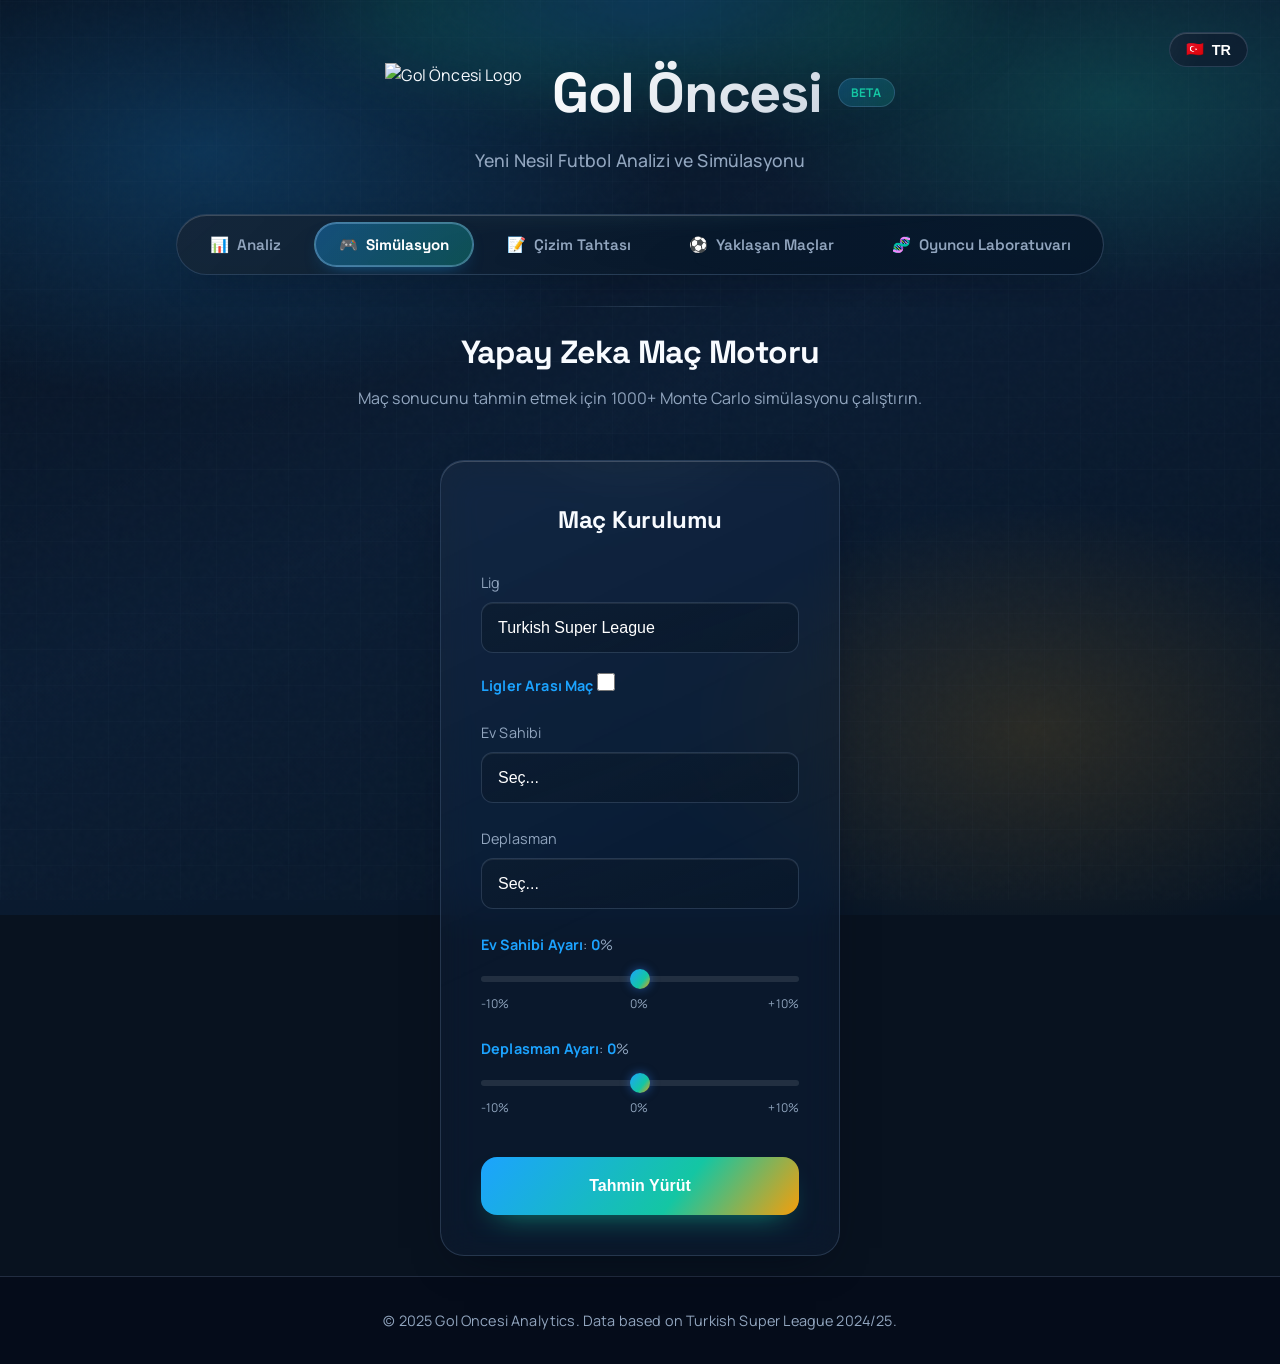
==== commit 4a605784: "Fix team selection and add drawing‑m" ====
--- a/public/index.html
+++ b/public/index.html
@@ -81,6 +81,9 @@
                 </button>
                 <button class="nav-btn active" data-tab="tab-simulation">
                     <span class="icon">🎮</span> <span data-i18n="nav_simulation">Simulation</span>
+                </button>
+                <button class="nav-btn" data-tab="tab-drawing-board">
+                    <span class="icon">📝</span> <span data-i18n="nav_drawing_board">Drawing Board</span>
                 </button>
                 <button class="nav-btn" data-tab="tab-recent-games">
                     <span class="icon">⚽</span> <span data-i18n="nav_recent_games">Upcoming Games</span>
@@ -423,6 +426,154 @@
                 </div>
             </section>
 
+            <!-- Tab 3: Drawing Board -->
+            <section id="tab-drawing-board" class="view-section hidden">
+                <div class="section-header">
+                    <h2 data-i18n="drawing_board_title">Drawing Board</h2>
+                    <p data-i18n="drawing_board_desc">Rate each team unit with separate sliders before matchday.</p>
+                </div>
+
+                <div class="drawing-board-shell">
+                    <div class="config-card db-top-controls">
+                        <h3 data-i18n="match_setup">Match Setup</h3>
+                        <div class="db-controls-grid">
+                            <div class="form-group">
+                                <label for="db-league" data-i18n="label_league">League</label>
+                                <select id="db-league" class="modern-select">
+                                    <option value="" disabled selected data-i18n="choose_league_placeholder">Select League</option>
+                                </select>
+                            </div>
+                            <div class="form-group">
+                                <label for="db-team1" data-i18n="label_home_team">Home Team</label>
+                                <select id="db-team1" class="modern-select" disabled>
+                                    <option value="" disabled selected data-i18n="select_short">Select...</option>
+                                </select>
+                            </div>
+                            <div class="form-group">
+                                <label for="db-team2" data-i18n="label_away_team">Away Team</label>
+                                <select id="db-team2" class="modern-select" disabled>
+                                    <option value="" disabled selected data-i18n="select_short">Select...</option>
+                                </select>
+                            </div>
+                        </div>
+                    </div>
+
+                    <div class="drawing-board-grid">
+                        <div id="db-team1-panel" class="db-team-panel hidden">
+                            <div class="single-pitch-wrapper home-pitch">
+                                <div class="pitch-header">
+                                    <div id="db-team1-badge" class="team-badge">🏠</div>
+                                    <h4 id="db-team1-name" class="team-name">-</h4>
+                                    <select id="db-team1-formation" class="modern-select pitch-formation-select">
+                                        <option value="" disabled selected data-i18n="select_formation_short">Formation...</option>
+                                    </select>
+                                </div>
+                                <div class="pitch-view-single">
+                                    <svg id="db-pitch-svg-team1" viewBox="0 0 68 100" preserveAspectRatio="xMidYMid meet">
+                                        <defs>
+                                            <linearGradient id="db-pitch-gradient-1" x1="0%" y1="0%" x2="100%" y2="100%">
+                                                <stop offset="0%" style="stop-color:#1a472a;stop-opacity:1" />
+                                                <stop offset="100%" style="stop-color:#2d5a3d;stop-opacity:1" />
+                                            </linearGradient>
+                                        </defs>
+                                        <rect class="pitch-bg" x="0" y="0" width="68" height="100" fill="url(#db-pitch-gradient-1)" />
+                                        <g class="pitch-markings">
+                                            <rect x="0.5" y="0.5" width="67" height="99" fill="none" stroke="rgba(255,255,255,0.4)" stroke-width="0.3" />
+                                            <line x1="0" y1="50" x2="68" y2="50" stroke="rgba(255,255,255,0.4)" stroke-width="0.3" />
+                                            <circle cx="34" cy="50" r="9.15" fill="none" stroke="rgba(255,255,255,0.4)" stroke-width="0.3" />
+                                            <circle cx="34" cy="50" r="0.5" fill="rgba(255,255,255,0.4)" />
+                                            <rect x="13.85" y="0" width="40.3" height="16.5" fill="none" stroke="rgba(255,255,255,0.4)" stroke-width="0.3" />
+                                            <rect x="13.85" y="83.5" width="40.3" height="16.5" fill="none" stroke="rgba(255,255,255,0.4)" stroke-width="0.3" />
+                                            <rect x="24.85" y="0" width="18.3" height="5.5" fill="none" stroke="rgba(255,255,255,0.4)" stroke-width="0.3" />
+                                            <rect x="24.85" y="94.5" width="18.3" height="5.5" fill="none" stroke="rgba(255,255,255,0.4)" stroke-width="0.3" />
+                                            <circle cx="34" cy="11" r="0.4" fill="rgba(255,255,255,0.4)" />
+                                            <circle cx="34" cy="89" r="0.4" fill="rgba(255,255,255,0.4)" />
+                                        </g>
+                                        <g id="db-team1-players" class="team-players home-team"></g>
+                                    </svg>
+                                </div>
+                            </div>
+
+                            <div class="config-card db-section-panel">
+                                <h3 data-i18n="db_home_adjustments">Home Unit Adjustments</h3>
+                                <div class="db-slider-row">
+                                    <label><span data-i18n="db_attack">Attack</span>: <span id="db-team1-attack-value">0</span>%</label>
+                                    <input id="db-team1-attack" class="adjustment-slider" type="range" min="-10" max="10" value="0" step="0.1">
+                                </div>
+                                <div class="db-slider-row">
+                                    <label><span data-i18n="db_midfield">Midfield</span>: <span id="db-team1-midfield-value">0</span>%</label>
+                                    <input id="db-team1-midfield" class="adjustment-slider" type="range" min="-10" max="10" value="0" step="0.1">
+                                </div>
+                                <div class="db-slider-row">
+                                    <label><span data-i18n="db_defense">Defense</span>: <span id="db-team1-defense-value">0</span>%</label>
+                                    <input id="db-team1-defense" class="adjustment-slider" type="range" min="-10" max="10" value="0" step="0.1">
+                                </div>
+                                <div class="db-slider-row">
+                                    <label><span data-i18n="db_goalkeeper">Goalkeeper</span>: <span id="db-team1-goalkeeper-value">0</span>%</label>
+                                    <input id="db-team1-goalkeeper" class="adjustment-slider" type="range" min="-10" max="10" value="0" step="0.1">
+                                </div>
+                            </div>
+                        </div>
+
+                        <div id="db-team2-panel" class="db-team-panel hidden">
+                            <div class="single-pitch-wrapper away-pitch">
+                                <div class="pitch-header">
+                                    <div id="db-team2-badge" class="team-badge">✈️</div>
+                                    <h4 id="db-team2-name" class="team-name">-</h4>
+                                    <select id="db-team2-formation" class="modern-select pitch-formation-select">
+                                        <option value="" disabled selected data-i18n="select_formation_short">Formation...</option>
+                                    </select>
+                                </div>
+                                <div class="pitch-view-single">
+                                    <svg id="db-pitch-svg-team2" viewBox="0 0 68 100" preserveAspectRatio="xMidYMid meet">
+                                        <defs>
+                                            <linearGradient id="db-pitch-gradient-2" x1="0%" y1="0%" x2="100%" y2="100%">
+                                                <stop offset="0%" style="stop-color:#1a472a;stop-opacity:1" />
+                                                <stop offset="100%" style="stop-color:#2d5a3d;stop-opacity:1" />
+                                            </linearGradient>
+                                        </defs>
+                                        <rect class="pitch-bg" x="0" y="0" width="68" height="100" fill="url(#db-pitch-gradient-2)" />
+                                        <g class="pitch-markings">
+                                            <rect x="0.5" y="0.5" width="67" height="99" fill="none" stroke="rgba(255,255,255,0.4)" stroke-width="0.3" />
+                                            <line x1="0" y1="50" x2="68" y2="50" stroke="rgba(255,255,255,0.4)" stroke-width="0.3" />
+                                            <circle cx="34" cy="50" r="9.15" fill="none" stroke="rgba(255,255,255,0.4)" stroke-width="0.3" />
+                                            <circle cx="34" cy="50" r="0.5" fill="rgba(255,255,255,0.4)" />
+                                            <rect x="13.85" y="0" width="40.3" height="16.5" fill="none" stroke="rgba(255,255,255,0.4)" stroke-width="0.3" />
+                                            <rect x="13.85" y="83.5" width="40.3" height="16.5" fill="none" stroke="rgba(255,255,255,0.4)" stroke-width="0.3" />
+                                            <rect x="24.85" y="0" width="18.3" height="5.5" fill="none" stroke="rgba(255,255,255,0.4)" stroke-width="0.3" />
+                                            <rect x="24.85" y="94.5" width="18.3" height="5.5" fill="none" stroke="rgba(255,255,255,0.4)" stroke-width="0.3" />
+                                            <circle cx="34" cy="11" r="0.4" fill="rgba(255,255,255,0.4)" />
+                                            <circle cx="34" cy="89" r="0.4" fill="rgba(255,255,255,0.4)" />
+                                        </g>
+                                        <g id="db-team2-players" class="team-players away-team"></g>
+                                    </svg>
+                                </div>
+                            </div>
+
+                            <div class="config-card db-section-panel">
+                                <h3 data-i18n="db_away_adjustments">Away Unit Adjustments</h3>
+                                <div class="db-slider-row">
+                                    <label><span data-i18n="db_attack">Attack</span>: <span id="db-team2-attack-value">0</span>%</label>
+                                    <input id="db-team2-attack" class="adjustment-slider" type="range" min="-10" max="10" value="0" step="0.1">
+                                </div>
+                                <div class="db-slider-row">
+                                    <label><span data-i18n="db_midfield">Midfield</span>: <span id="db-team2-midfield-value">0</span>%</label>
+                                    <input id="db-team2-midfield" class="adjustment-slider" type="range" min="-10" max="10" value="0" step="0.1">
+                                </div>
+                                <div class="db-slider-row">
+                                    <label><span data-i18n="db_defense">Defense</span>: <span id="db-team2-defense-value">0</span>%</label>
+                                    <input id="db-team2-defense" class="adjustment-slider" type="range" min="-10" max="10" value="0" step="0.1">
+                                </div>
+                                <div class="db-slider-row">
+                                    <label><span data-i18n="db_goalkeeper">Goalkeeper</span>: <span id="db-team2-goalkeeper-value">0</span>%</label>
+                                    <input id="db-team2-goalkeeper" class="adjustment-slider" type="range" min="-10" max="10" value="0" step="0.1">
+                                </div>
+                            </div>
+                        </div>
+                    </div>
+                </div>
+            </section>
+
     <!-- Tab 4: Player Analysis -->
     <section id="tab-player-analysis" class="view-section hidden">
         <div class="section-header">
@@ -509,7 +660,7 @@
     <script src="data.js?v=4"></script>
     <script src="players_data.js?v=1"></script>
     <script src="formation.js?v=7"></script>
-    <script src="app.js?v=21"></script>
+    <script src="app.js?v=23"></script>
 </body>
 
 </html>
--- a/public/style.css
+++ b/public/style.css
@@ -1866,6 +1866,16 @@
     border: 1px solid rgba(255, 255, 255, 0.05);
 }
 
+.state-profile-empty {
+    background: rgba(15, 23, 42, 0.45);
+    border: 1px dashed rgba(148, 163, 184, 0.35);
+    border-radius: 12px;
+    padding: 0.9rem;
+    font-size: 0.82rem;
+    line-height: 1.45;
+    color: var(--text-muted);
+}
+
 .state-header {
     display: flex;
     justify-content: space-between;
@@ -3346,6 +3356,78 @@
     height: 40px;
     object-fit: contain;
 }
+
+/* ============================================================================
+   DRAWING BOARD TAB
+   ============================================================================ */
+
+.drawing-board-shell {
+    display: flex;
+    flex-direction: column;
+    gap: 1.4rem;
+    width: 100%;
+}
+
+.db-top-controls {
+    width: 100%;
+}
+
+.db-controls-grid {
+    display: grid;
+    grid-template-columns: repeat(3, minmax(0, 1fr));
+    gap: 1rem;
+}
+
+.drawing-board-grid {
+    display: grid;
+    grid-template-columns: repeat(2, minmax(0, 1fr));
+    gap: 1.2rem;
+}
+
+.db-team-panel {
+    display: flex;
+    flex-direction: column;
+    gap: 1rem;
+}
+
+.db-team-panel.hidden {
+    display: none;
+}
+
+.db-section-panel {
+    padding: 1rem 1.1rem;
+}
+
+.db-section-panel h3 {
+    margin-bottom: 0.9rem;
+    font-size: 1rem;
+}
+
+.db-slider-row {
+    display: flex;
+    flex-direction: column;
+    gap: 0.35rem;
+    margin-bottom: 0.85rem;
+}
+
+.db-slider-row:last-child {
+    margin-bottom: 0;
+}
+
+.db-slider-row label {
+    margin-bottom: 0;
+    font-size: 0.85rem;
+}
+
+@media (max-width: 1200px) {
+    .drawing-board-grid {
+        grid-template-columns: 1fr;
+    }
+
+    .db-controls-grid {
+        grid-template-columns: 1fr;
+    }
+}
 /* ============================================================================
    COMPREHENSIVE MOBILE OPTIMIZATIONS - Phase 1
    ============================================================================ */
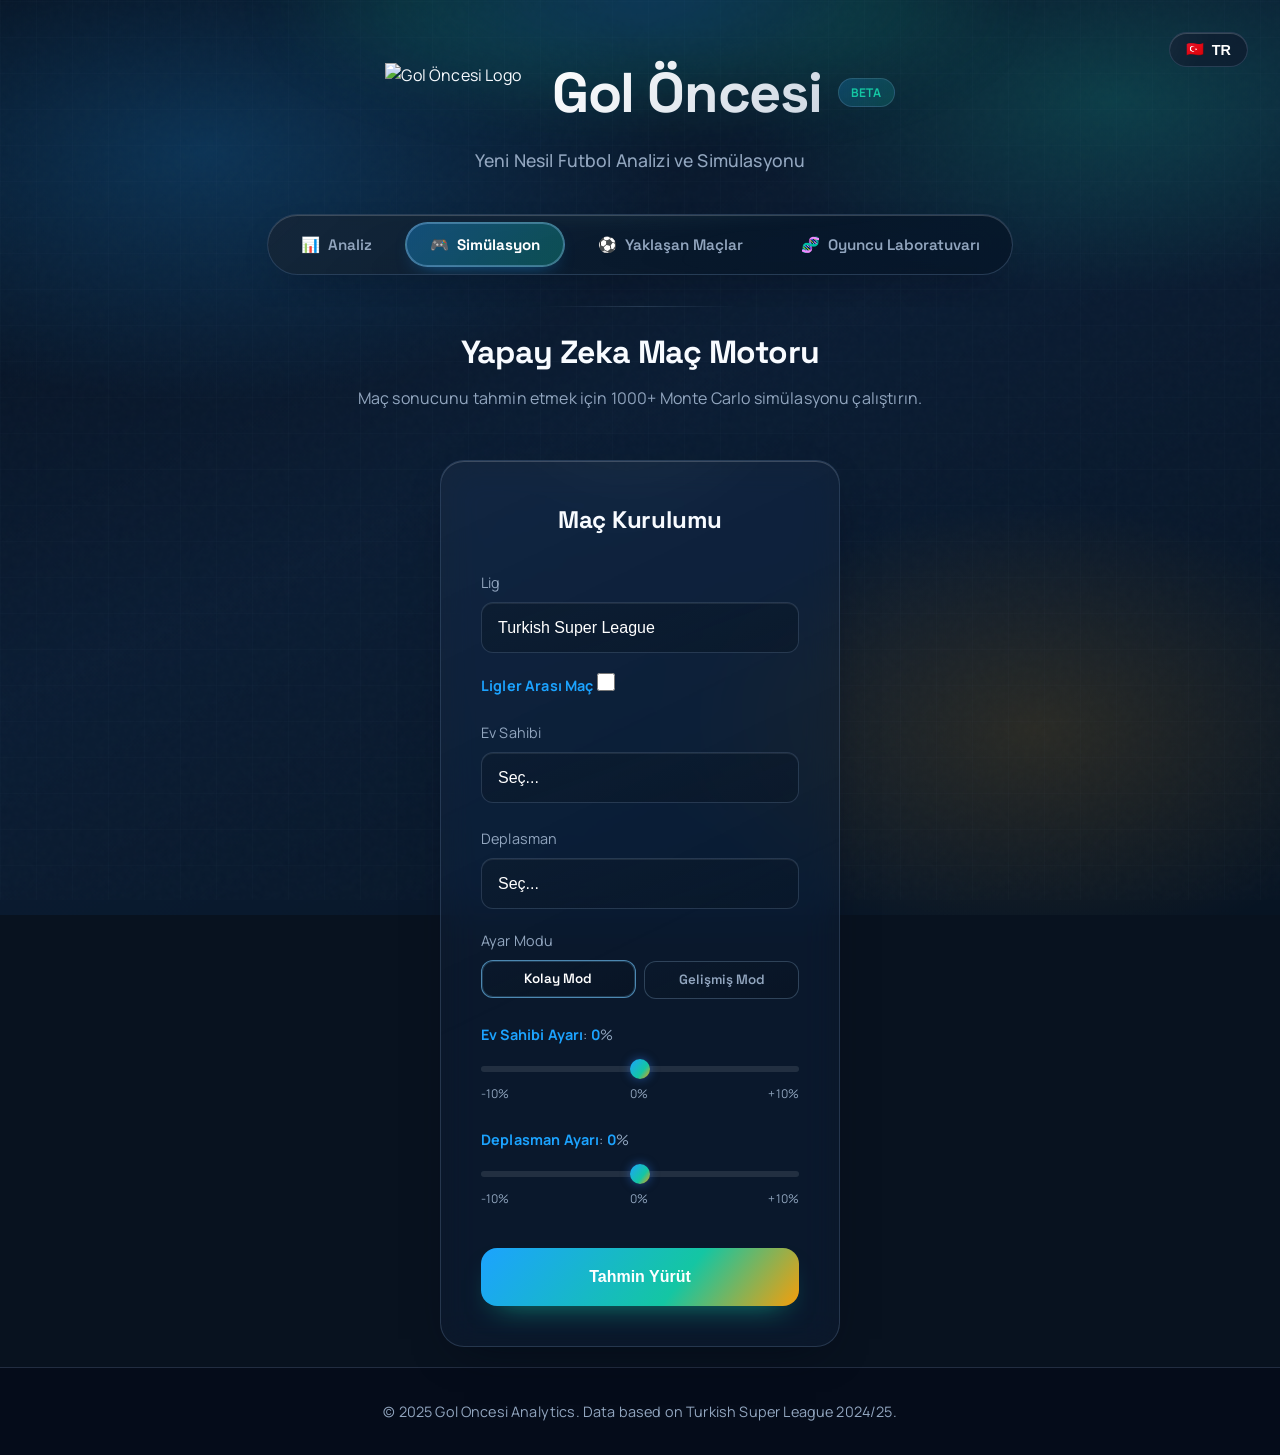
==== commit cf384f2a: "Implement drawing board tab layout" ====
--- a/public/index.html
+++ b/public/index.html
@@ -39,7 +39,7 @@
     <link rel="preconnect" href="https://fonts.gstatic.com" crossorigin>
     <link href="https://fonts.googleapis.com/css2?family=Manrope:wght@400;500;600;700;800&family=Outfit:wght@300;400;500;600;700;800&family=Space+Grotesk:wght@500;600;700&display=swap"
         rel="stylesheet">
-    <link rel="stylesheet" href="style.css?v=7">
+    <link rel="stylesheet" href="style.css?v=8">
     <!-- Chart.js for Player Stats -->
     <script src="https://cdn.jsdelivr.net/npm/chart.js"></script>
 </head>
@@ -81,9 +81,6 @@
                 </button>
                 <button class="nav-btn active" data-tab="tab-simulation">
                     <span class="icon">🎮</span> <span data-i18n="nav_simulation">Simulation</span>
-                </button>
-                <button class="nav-btn" data-tab="tab-drawing-board">
-                    <span class="icon">📝</span> <span data-i18n="nav_drawing_board">Drawing Board</span>
                 </button>
                 <button class="nav-btn" data-tab="tab-recent-games">
                     <span class="icon">⚽</span> <span data-i18n="nav_recent_games">Upcoming Games</span>
@@ -309,28 +306,85 @@
                                 </select>
                             </div>
 
-                            <!-- Team Adjustments -->
-                            <div class="form-group">
-                                <label><span data-i18n="home_adj">Home Team Adjustment</span>: <span
-                                        id="team1-adj-value">0</span>%</label>
-                                <input type="range" id="team1-adjustment" class="adjustment-slider" min="-10" max="10"
-                                    value="0" step="0.1">
-                                <div class="slider-labels">
-                                    <span>-10%</span>
-                                    <span>0%</span>
-                                    <span>+10%</span>
+                            <div class="form-group sim-mode-group">
+                                <label id="sim-adjustment-mode-label" data-i18n="sim_adjustment_mode">Adjustment Mode</label>
+                                <div id="sim-mode-toggle" class="sim-mode-toggle" role="group" aria-labelledby="sim-adjustment-mode-label">
+                                    <button type="button" class="sim-mode-btn active" data-sim-mode="easy">
+                                        <span data-i18n="sim_mode_easy">Easy Mode</span>
+                                    </button>
+                                    <button type="button" class="sim-mode-btn" data-sim-mode="advanced">
+                                        <span data-i18n="sim_mode_advanced">Advanced Mode</span>
+                                    </button>
                                 </div>
                             </div>
 
-                            <div class="form-group">
-                                <label><span data-i18n="away_adj">Away Team Adjustment</span>: <span
-                                        id="team2-adj-value">0</span>%</label>
-                                <input type="range" id="team2-adjustment" class="adjustment-slider" min="-10" max="10"
-                                    value="0" step="0.1">
-                                <div class="slider-labels">
-                                    <span>-10%</span>
-                                    <span>0%</span>
-                                    <span>+10%</span>
+                            <div id="sim-easy-adjustments">
+                                <div class="form-group">
+                                    <label><span data-i18n="home_adj">Home Team Adjustment</span>: <span
+                                            id="team1-adj-value">0</span>%</label>
+                                    <input type="range" id="team1-adjustment" class="adjustment-slider" min="-10" max="10"
+                                        value="0" step="0.1">
+                                    <div class="slider-labels">
+                                        <span>-10%</span>
+                                        <span>0%</span>
+                                        <span>+10%</span>
+                                    </div>
+                                </div>
+
+                                <div class="form-group">
+                                    <label><span data-i18n="away_adj">Away Team Adjustment</span>: <span
+                                            id="team2-adj-value">0</span>%</label>
+                                    <input type="range" id="team2-adjustment" class="adjustment-slider" min="-10" max="10"
+                                        value="0" step="0.1">
+                                    <div class="slider-labels">
+                                        <span>-10%</span>
+                                        <span>0%</span>
+                                        <span>+10%</span>
+                                    </div>
+                                </div>
+                            </div>
+
+                            <div id="sim-advanced-adjustments" class="hidden">
+                                <div class="sim-advanced-columns">
+                                    <div class="sim-advanced-column">
+                                        <h4 data-i18n="db_home_adjustments">Home Unit Adjustments</h4>
+                                        <div class="sim-advanced-slider-card">
+                                            <label><span data-i18n="db_attack">Attack</span>: <span id="sim-team1-attack-value">0</span>%</label>
+                                            <input id="sim-team1-attack" class="adjustment-slider" type="range" min="-10" max="10" value="0" step="0.1">
+                                        </div>
+                                        <div class="sim-advanced-slider-card">
+                                            <label><span data-i18n="db_midfield">Midfield</span>: <span id="sim-team1-midfield-value">0</span>%</label>
+                                            <input id="sim-team1-midfield" class="adjustment-slider" type="range" min="-10" max="10" value="0" step="0.1">
+                                        </div>
+                                        <div class="sim-advanced-slider-card">
+                                            <label><span data-i18n="db_defense">Defense</span>: <span id="sim-team1-defense-value">0</span>%</label>
+                                            <input id="sim-team1-defense" class="adjustment-slider" type="range" min="-10" max="10" value="0" step="0.1">
+                                        </div>
+                                        <div class="sim-advanced-slider-card">
+                                            <label><span data-i18n="db_goalkeeper">Goalkeeper</span>: <span id="sim-team1-goalkeeper-value">0</span>%</label>
+                                            <input id="sim-team1-goalkeeper" class="adjustment-slider" type="range" min="-10" max="10" value="0" step="0.1">
+                                        </div>
+                                    </div>
+
+                                    <div class="sim-advanced-column">
+                                        <h4 data-i18n="db_away_adjustments">Away Unit Adjustments</h4>
+                                        <div class="sim-advanced-slider-card">
+                                            <label><span data-i18n="db_attack">Attack</span>: <span id="sim-team2-attack-value">0</span>%</label>
+                                            <input id="sim-team2-attack" class="adjustment-slider" type="range" min="-10" max="10" value="0" step="0.1">
+                                        </div>
+                                        <div class="sim-advanced-slider-card">
+                                            <label><span data-i18n="db_midfield">Midfield</span>: <span id="sim-team2-midfield-value">0</span>%</label>
+                                            <input id="sim-team2-midfield" class="adjustment-slider" type="range" min="-10" max="10" value="0" step="0.1">
+                                        </div>
+                                        <div class="sim-advanced-slider-card">
+                                            <label><span data-i18n="db_defense">Defense</span>: <span id="sim-team2-defense-value">0</span>%</label>
+                                            <input id="sim-team2-defense" class="adjustment-slider" type="range" min="-10" max="10" value="0" step="0.1">
+                                        </div>
+                                        <div class="sim-advanced-slider-card">
+                                            <label><span data-i18n="db_goalkeeper">Goalkeeper</span>: <span id="sim-team2-goalkeeper-value">0</span>%</label>
+                                            <input id="sim-team2-goalkeeper" class="adjustment-slider" type="range" min="-10" max="10" value="0" step="0.1">
+                                        </div>
+                                    </div>
                                 </div>
                             </div>
 
@@ -426,155 +480,7 @@
                 </div>
             </section>
 
-            <!-- Tab 3: Drawing Board -->
-            <section id="tab-drawing-board" class="view-section hidden">
-                <div class="section-header">
-                    <h2 data-i18n="drawing_board_title">Drawing Board</h2>
-                    <p data-i18n="drawing_board_desc">Rate each team unit with separate sliders before matchday.</p>
-                </div>
-
-                <div class="drawing-board-shell">
-                    <div class="config-card db-top-controls">
-                        <h3 data-i18n="match_setup">Match Setup</h3>
-                        <div class="db-controls-grid">
-                            <div class="form-group">
-                                <label for="db-league" data-i18n="label_league">League</label>
-                                <select id="db-league" class="modern-select">
-                                    <option value="" disabled selected data-i18n="choose_league_placeholder">Select League</option>
-                                </select>
-                            </div>
-                            <div class="form-group">
-                                <label for="db-team1" data-i18n="label_home_team">Home Team</label>
-                                <select id="db-team1" class="modern-select" disabled>
-                                    <option value="" disabled selected data-i18n="select_short">Select...</option>
-                                </select>
-                            </div>
-                            <div class="form-group">
-                                <label for="db-team2" data-i18n="label_away_team">Away Team</label>
-                                <select id="db-team2" class="modern-select" disabled>
-                                    <option value="" disabled selected data-i18n="select_short">Select...</option>
-                                </select>
-                            </div>
-                        </div>
-                    </div>
-
-                    <div class="drawing-board-grid">
-                        <div id="db-team1-panel" class="db-team-panel hidden">
-                            <div class="single-pitch-wrapper home-pitch">
-                                <div class="pitch-header">
-                                    <div id="db-team1-badge" class="team-badge">🏠</div>
-                                    <h4 id="db-team1-name" class="team-name">-</h4>
-                                    <select id="db-team1-formation" class="modern-select pitch-formation-select">
-                                        <option value="" disabled selected data-i18n="select_formation_short">Formation...</option>
-                                    </select>
-                                </div>
-                                <div class="pitch-view-single">
-                                    <svg id="db-pitch-svg-team1" viewBox="0 0 68 100" preserveAspectRatio="xMidYMid meet">
-                                        <defs>
-                                            <linearGradient id="db-pitch-gradient-1" x1="0%" y1="0%" x2="100%" y2="100%">
-                                                <stop offset="0%" style="stop-color:#1a472a;stop-opacity:1" />
-                                                <stop offset="100%" style="stop-color:#2d5a3d;stop-opacity:1" />
-                                            </linearGradient>
-                                        </defs>
-                                        <rect class="pitch-bg" x="0" y="0" width="68" height="100" fill="url(#db-pitch-gradient-1)" />
-                                        <g class="pitch-markings">
-                                            <rect x="0.5" y="0.5" width="67" height="99" fill="none" stroke="rgba(255,255,255,0.4)" stroke-width="0.3" />
-                                            <line x1="0" y1="50" x2="68" y2="50" stroke="rgba(255,255,255,0.4)" stroke-width="0.3" />
-                                            <circle cx="34" cy="50" r="9.15" fill="none" stroke="rgba(255,255,255,0.4)" stroke-width="0.3" />
-                                            <circle cx="34" cy="50" r="0.5" fill="rgba(255,255,255,0.4)" />
-                                            <rect x="13.85" y="0" width="40.3" height="16.5" fill="none" stroke="rgba(255,255,255,0.4)" stroke-width="0.3" />
-                                            <rect x="13.85" y="83.5" width="40.3" height="16.5" fill="none" stroke="rgba(255,255,255,0.4)" stroke-width="0.3" />
-                                            <rect x="24.85" y="0" width="18.3" height="5.5" fill="none" stroke="rgba(255,255,255,0.4)" stroke-width="0.3" />
-                                            <rect x="24.85" y="94.5" width="18.3" height="5.5" fill="none" stroke="rgba(255,255,255,0.4)" stroke-width="0.3" />
-                                            <circle cx="34" cy="11" r="0.4" fill="rgba(255,255,255,0.4)" />
-                                            <circle cx="34" cy="89" r="0.4" fill="rgba(255,255,255,0.4)" />
-                                        </g>
-                                        <g id="db-team1-players" class="team-players home-team"></g>
-                                    </svg>
-                                </div>
-                            </div>
-
-                            <div class="config-card db-section-panel">
-                                <h3 data-i18n="db_home_adjustments">Home Unit Adjustments</h3>
-                                <div class="db-slider-row">
-                                    <label><span data-i18n="db_attack">Attack</span>: <span id="db-team1-attack-value">0</span>%</label>
-                                    <input id="db-team1-attack" class="adjustment-slider" type="range" min="-10" max="10" value="0" step="0.1">
-                                </div>
-                                <div class="db-slider-row">
-                                    <label><span data-i18n="db_midfield">Midfield</span>: <span id="db-team1-midfield-value">0</span>%</label>
-                                    <input id="db-team1-midfield" class="adjustment-slider" type="range" min="-10" max="10" value="0" step="0.1">
-                                </div>
-                                <div class="db-slider-row">
-                                    <label><span data-i18n="db_defense">Defense</span>: <span id="db-team1-defense-value">0</span>%</label>
-                                    <input id="db-team1-defense" class="adjustment-slider" type="range" min="-10" max="10" value="0" step="0.1">
-                                </div>
-                                <div class="db-slider-row">
-                                    <label><span data-i18n="db_goalkeeper">Goalkeeper</span>: <span id="db-team1-goalkeeper-value">0</span>%</label>
-                                    <input id="db-team1-goalkeeper" class="adjustment-slider" type="range" min="-10" max="10" value="0" step="0.1">
-                                </div>
-                            </div>
-                        </div>
-
-                        <div id="db-team2-panel" class="db-team-panel hidden">
-                            <div class="single-pitch-wrapper away-pitch">
-                                <div class="pitch-header">
-                                    <div id="db-team2-badge" class="team-badge">✈️</div>
-                                    <h4 id="db-team2-name" class="team-name">-</h4>
-                                    <select id="db-team2-formation" class="modern-select pitch-formation-select">
-                                        <option value="" disabled selected data-i18n="select_formation_short">Formation...</option>
-                                    </select>
-                                </div>
-                                <div class="pitch-view-single">
-                                    <svg id="db-pitch-svg-team2" viewBox="0 0 68 100" preserveAspectRatio="xMidYMid meet">
-                                        <defs>
-                                            <linearGradient id="db-pitch-gradient-2" x1="0%" y1="0%" x2="100%" y2="100%">
-                                                <stop offset="0%" style="stop-color:#1a472a;stop-opacity:1" />
-                                                <stop offset="100%" style="stop-color:#2d5a3d;stop-opacity:1" />
-                                            </linearGradient>
-                                        </defs>
-                                        <rect class="pitch-bg" x="0" y="0" width="68" height="100" fill="url(#db-pitch-gradient-2)" />
-                                        <g class="pitch-markings">
-                                            <rect x="0.5" y="0.5" width="67" height="99" fill="none" stroke="rgba(255,255,255,0.4)" stroke-width="0.3" />
-                                            <line x1="0" y1="50" x2="68" y2="50" stroke="rgba(255,255,255,0.4)" stroke-width="0.3" />
-                                            <circle cx="34" cy="50" r="9.15" fill="none" stroke="rgba(255,255,255,0.4)" stroke-width="0.3" />
-                                            <circle cx="34" cy="50" r="0.5" fill="rgba(255,255,255,0.4)" />
-                                            <rect x="13.85" y="0" width="40.3" height="16.5" fill="none" stroke="rgba(255,255,255,0.4)" stroke-width="0.3" />
-                                            <rect x="13.85" y="83.5" width="40.3" height="16.5" fill="none" stroke="rgba(255,255,255,0.4)" stroke-width="0.3" />
-                                            <rect x="24.85" y="0" width="18.3" height="5.5" fill="none" stroke="rgba(255,255,255,0.4)" stroke-width="0.3" />
-                                            <rect x="24.85" y="94.5" width="18.3" height="5.5" fill="none" stroke="rgba(255,255,255,0.4)" stroke-width="0.3" />
-                                            <circle cx="34" cy="11" r="0.4" fill="rgba(255,255,255,0.4)" />
-                                            <circle cx="34" cy="89" r="0.4" fill="rgba(255,255,255,0.4)" />
-                                        </g>
-                                        <g id="db-team2-players" class="team-players away-team"></g>
-                                    </svg>
-                                </div>
-                            </div>
-
-                            <div class="config-card db-section-panel">
-                                <h3 data-i18n="db_away_adjustments">Away Unit Adjustments</h3>
-                                <div class="db-slider-row">
-                                    <label><span data-i18n="db_attack">Attack</span>: <span id="db-team2-attack-value">0</span>%</label>
-                                    <input id="db-team2-attack" class="adjustment-slider" type="range" min="-10" max="10" value="0" step="0.1">
-                                </div>
-                                <div class="db-slider-row">
-                                    <label><span data-i18n="db_midfield">Midfield</span>: <span id="db-team2-midfield-value">0</span>%</label>
-                                    <input id="db-team2-midfield" class="adjustment-slider" type="range" min="-10" max="10" value="0" step="0.1">
-                                </div>
-                                <div class="db-slider-row">
-                                    <label><span data-i18n="db_defense">Defense</span>: <span id="db-team2-defense-value">0</span>%</label>
-                                    <input id="db-team2-defense" class="adjustment-slider" type="range" min="-10" max="10" value="0" step="0.1">
-                                </div>
-                                <div class="db-slider-row">
-                                    <label><span data-i18n="db_goalkeeper">Goalkeeper</span>: <span id="db-team2-goalkeeper-value">0</span>%</label>
-                                    <input id="db-team2-goalkeeper" class="adjustment-slider" type="range" min="-10" max="10" value="0" step="0.1">
-                                </div>
-                            </div>
-                        </div>
-                    </div>
-                </div>
-            </section>
-
-    <!-- Tab 4: Player Analysis -->
+    <!-- Tab 3: Player Analysis -->
     <section id="tab-player-analysis" class="view-section hidden">
         <div class="section-header">
             <h2 data-i18n="player_analysis_title">Deep Player Analysis</h2>
@@ -620,7 +526,7 @@
         </div>
     </section>
 
-    <!-- Tab 5: Recent Games -->
+    <!-- Tab 4: Recent Games -->
     <section id="tab-recent-games" class="view-section hidden">
         <div class="section-header">
             <h2 data-i18n="recent_games_title">Weekly Predictions</h2>
@@ -660,7 +566,7 @@
     <script src="data.js?v=4"></script>
     <script src="players_data.js?v=1"></script>
     <script src="formation.js?v=7"></script>
-    <script src="app.js?v=23"></script>
+    <script src="app.js?v=25"></script>
 </body>
 
 </html>
--- a/public/style.css
+++ b/public/style.css
@@ -670,6 +670,80 @@
     height: 18px;
 }
 
+.sim-mode-group {
+    margin-top: -0.2rem;
+}
+
+.sim-mode-toggle {
+    display: grid;
+    grid-template-columns: 1fr 1fr;
+    gap: 0.55rem;
+}
+
+.sim-mode-btn {
+    border: 1px solid rgba(148, 182, 219, 0.28);
+    background: linear-gradient(155deg, rgba(11, 26, 44, 0.75), rgba(9, 20, 35, 0.7));
+    color: var(--text-muted);
+    border-radius: 12px;
+    padding: 0.62rem 0.75rem;
+    font-family: 'Space Grotesk', 'Outfit', sans-serif;
+    font-size: 0.84rem;
+    font-weight: 600;
+    cursor: pointer;
+    transition: border-color 0.2s ease, color 0.2s ease, transform 0.2s ease, box-shadow 0.2s ease;
+}
+
+.sim-mode-btn:hover {
+    color: var(--text-main);
+    border-color: rgba(103, 193, 255, 0.46);
+}
+
+.sim-mode-btn.active {
+    color: #fff;
+    border-color: rgba(117, 201, 255, 0.64);
+    box-shadow: inset 0 0 0 1px rgba(117, 201, 255, 0.2);
+    transform: translateY(-1px);
+}
+
+.sim-advanced-columns {
+    display: grid;
+    grid-template-columns: repeat(2, minmax(0, 1fr));
+    gap: 0.8rem;
+}
+
+.sim-advanced-column {
+    display: flex;
+    flex-direction: column;
+    gap: 0.55rem;
+}
+
+.sim-advanced-column h4 {
+    margin: 0 0 0.15rem;
+    font-size: 0.82rem;
+    text-transform: uppercase;
+    letter-spacing: 0.04em;
+    color: var(--text-muted);
+}
+
+.sim-advanced-slider-card {
+    padding: 0.65rem 0.7rem 0.45rem;
+    border: 1px solid rgba(148, 182, 219, 0.2);
+    border-radius: 12px;
+    background: linear-gradient(155deg, rgba(8, 21, 35, 0.64), rgba(8, 18, 31, 0.6));
+}
+
+.sim-advanced-slider-card label {
+    display: flex;
+    justify-content: space-between;
+    gap: 0.4rem;
+    margin-bottom: 0.25rem;
+    font-size: 0.77rem;
+}
+
+.sim-advanced-slider-card .adjustment-slider {
+    margin: 0.25rem 0 0.1rem;
+}
+
 /* Adjustment Sliders */
 .adjustment-slider {
     width: 100%;
@@ -726,6 +800,12 @@
 .form-group label span {
     color: var(--primary);
     font-weight: 700;
+}
+
+@media (max-width: 900px) {
+    .sim-advanced-columns {
+        grid-template-columns: 1fr;
+    }
 }
 
 
@@ -3368,64 +3448,116 @@
     width: 100%;
 }
 
-.db-top-controls {
-    width: 100%;
-}
-
-.db-controls-grid {
+.db-selector-grid {
     display: grid;
     grid-template-columns: repeat(3, minmax(0, 1fr));
     gap: 1rem;
 }
 
-.drawing-board-grid {
+.db-selector-card {
+    padding: 1rem 1.1rem;
+}
+
+.db-selector-card h3 {
+    margin-bottom: 0.7rem;
+    font-size: 1rem;
+}
+
+.db-selector-card .form-group {
+    margin-bottom: 0;
+}
+
+.drawing-board-main-grid {
     display: grid;
-    grid-template-columns: repeat(2, minmax(0, 1fr));
+    grid-template-columns: minmax(260px, 1fr) minmax(220px, 0.74fr) minmax(220px, 0.74fr) minmax(260px, 1fr);
     gap: 1.2rem;
+    align-items: start;
 }
 
 .db-team-panel {
     display: flex;
     flex-direction: column;
-    gap: 1rem;
+    gap: 0.9rem;
 }
 
 .db-team-panel.hidden {
     display: none;
 }
 
-.db-section-panel {
-    padding: 1rem 1.1rem;
-}
-
-.db-section-panel h3 {
-    margin-bottom: 0.9rem;
+.db-adjustment-column {
+    display: flex;
+    flex-direction: column;
+    gap: 0.75rem;
+}
+
+.db-adjustment-title {
+    padding: 0.9rem 1rem;
+}
+
+.db-adjustment-title h3 {
+    margin: 0;
     font-size: 1rem;
 }
 
-.db-slider-row {
-    display: flex;
-    flex-direction: column;
-    gap: 0.35rem;
-    margin-bottom: 0.85rem;
-}
-
-.db-slider-row:last-child {
-    margin-bottom: 0;
-}
-
-.db-slider-row label {
-    margin-bottom: 0;
-    font-size: 0.85rem;
-}
-
-@media (max-width: 1200px) {
-    .drawing-board-grid {
+.db-slider-card {
+    padding: 0.85rem 0.95rem;
+}
+
+.db-slider-card label {
+    display: flex;
+    justify-content: space-between;
+    align-items: center;
+    gap: 0.55rem;
+    margin-bottom: 0.4rem;
+    font-size: 0.84rem;
+    color: var(--text-muted);
+}
+
+.db-slider-card label span {
+    color: var(--primary);
+    font-weight: 700;
+}
+
+.db-slider-card .adjustment-slider {
+    margin: 0.25rem 0 0.1rem;
+}
+
+@media (max-width: 1480px) {
+    .drawing-board-main-grid {
+        grid-template-columns: repeat(2, minmax(0, 1fr));
+    }
+
+    .db-adjustment-column {
+        order: 2;
+    }
+
+    .db-team-panel {
+        order: 1;
+    }
+
+    .db-team-panel.away-panel {
+        order: 3;
+    }
+
+    .db-adjustment-column.away-column {
+        order: 4;
+    }
+}
+
+@media (max-width: 1100px) {
+    .db-selector-grid {
         grid-template-columns: 1fr;
     }
 
-    .db-controls-grid {
+    .drawing-board-main-grid {
         grid-template-columns: 1fr;
+    }
+
+    .db-team-panel,
+    .db-adjustment-column,
+    .db-team-panel.away-panel,
+    .db-adjustment-column.away-column {
+        order: initial;
     }
 }
 /* ============================================================================
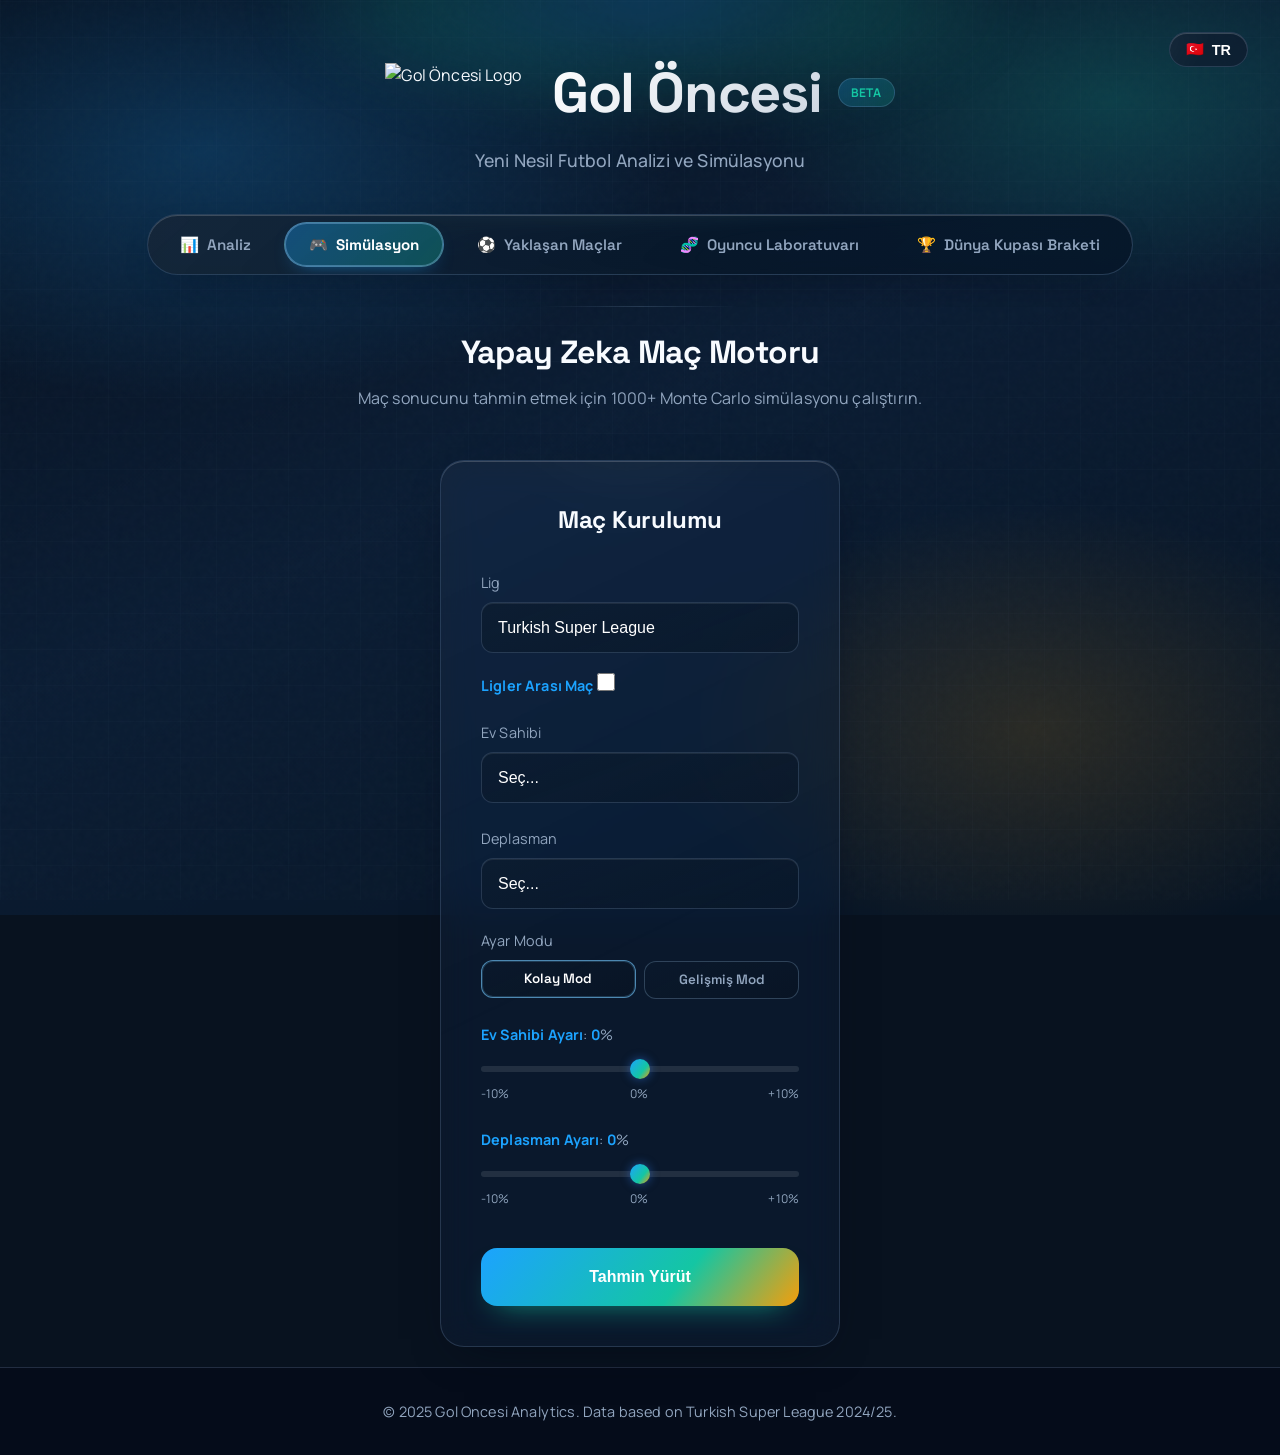
==== commit 59ae7263: "Add a World Cup bracket tab and mirrored predictor page" ====
--- a/public/index.html
+++ b/public/index.html
@@ -87,6 +87,9 @@
                 </button>
                 <button class="nav-btn" data-tab="tab-player-analysis">
                     <span class="icon">🧬</span> <span data-i18n="nav_player_analysis">Player Lab</span>
+                </button>
+                <button class="nav-btn" data-tab="tab-world-cup-bracket">
+                    <span class="icon">🏆</span> <span data-i18n="nav_world_cup_bracket">World Cup Bracket</span>
                 </button>
                 <!-- 
                 <button class="nav-btn" data-tab="tab-players">
@@ -349,40 +352,64 @@
                                     <div class="sim-advanced-column">
                                         <h4 data-i18n="db_home_adjustments">Home Unit Adjustments</h4>
                                         <div class="sim-advanced-slider-card">
-                                            <label><span data-i18n="db_attack">Attack</span>: <span id="sim-team1-attack-value">0</span>%</label>
-                                            <input id="sim-team1-attack" class="adjustment-slider" type="range" min="-10" max="10" value="0" step="0.1">
-                                        </div>
-                                        <div class="sim-advanced-slider-card">
-                                            <label><span data-i18n="db_midfield">Midfield</span>: <span id="sim-team1-midfield-value">0</span>%</label>
-                                            <input id="sim-team1-midfield" class="adjustment-slider" type="range" min="-10" max="10" value="0" step="0.1">
-                                        </div>
-                                        <div class="sim-advanced-slider-card">
-                                            <label><span data-i18n="db_defense">Defense</span>: <span id="sim-team1-defense-value">0</span>%</label>
-                                            <input id="sim-team1-defense" class="adjustment-slider" type="range" min="-10" max="10" value="0" step="0.1">
-                                        </div>
-                                        <div class="sim-advanced-slider-card">
-                                            <label><span data-i18n="db_goalkeeper">Goalkeeper</span>: <span id="sim-team1-goalkeeper-value">0</span>%</label>
-                                            <input id="sim-team1-goalkeeper" class="adjustment-slider" type="range" min="-10" max="10" value="0" step="0.1">
+                                            <label><span data-i18n="cluster_goalkeeper_zone">Goalkeeper_Zone</span>: <span id="sim-team1-goalkeeper-zone-value">0</span>%</label>
+                                            <input id="sim-team1-goalkeeper-zone" class="adjustment-slider" type="range" min="-10" max="10" value="0" step="0.1">
+                                        </div>
+                                        <div class="sim-advanced-slider-card">
+                                            <label><span data-i18n="cluster_back_left">Back_Left</span>: <span id="sim-team1-back-left-value">0</span>%</label>
+                                            <input id="sim-team1-back-left" class="adjustment-slider" type="range" min="-10" max="10" value="0" step="0.1">
+                                        </div>
+                                        <div class="sim-advanced-slider-card">
+                                            <label><span data-i18n="cluster_back_right">Back_Right</span>: <span id="sim-team1-back-right-value">0</span>%</label>
+                                            <input id="sim-team1-back-right" class="adjustment-slider" type="range" min="-10" max="10" value="0" step="0.1">
+                                        </div>
+                                        <div class="sim-advanced-slider-card">
+                                            <label><span data-i18n="cluster_mid_def">Mid_Def</span>: <span id="sim-team1-mid-def-value">0</span>%</label>
+                                            <input id="sim-team1-mid-def" class="adjustment-slider" type="range" min="-10" max="10" value="0" step="0.1">
+                                        </div>
+                                        <div class="sim-advanced-slider-card">
+                                            <label><span data-i18n="cluster_mid_att">Mid_Att</span>: <span id="sim-team1-mid-att-value">0</span>%</label>
+                                            <input id="sim-team1-mid-att" class="adjustment-slider" type="range" min="-10" max="10" value="0" step="0.1">
+                                        </div>
+                                        <div class="sim-advanced-slider-card">
+                                            <label><span data-i18n="cluster_wing_left">Wing_Left</span>: <span id="sim-team1-wing-left-value">0</span>%</label>
+                                            <input id="sim-team1-wing-left" class="adjustment-slider" type="range" min="-10" max="10" value="0" step="0.1">
+                                        </div>
+                                        <div class="sim-advanced-slider-card">
+                                            <label><span data-i18n="cluster_wing_right">Wing_Right</span>: <span id="sim-team1-wing-right-value">0</span>%</label>
+                                            <input id="sim-team1-wing-right" class="adjustment-slider" type="range" min="-10" max="10" value="0" step="0.1">
                                         </div>
                                     </div>
 
                                     <div class="sim-advanced-column">
                                         <h4 data-i18n="db_away_adjustments">Away Unit Adjustments</h4>
                                         <div class="sim-advanced-slider-card">
-                                            <label><span data-i18n="db_attack">Attack</span>: <span id="sim-team2-attack-value">0</span>%</label>
-                                            <input id="sim-team2-attack" class="adjustment-slider" type="range" min="-10" max="10" value="0" step="0.1">
-                                        </div>
-                                        <div class="sim-advanced-slider-card">
-                                            <label><span data-i18n="db_midfield">Midfield</span>: <span id="sim-team2-midfield-value">0</span>%</label>
-                                            <input id="sim-team2-midfield" class="adjustment-slider" type="range" min="-10" max="10" value="0" step="0.1">
-                                        </div>
-                                        <div class="sim-advanced-slider-card">
-                                            <label><span data-i18n="db_defense">Defense</span>: <span id="sim-team2-defense-value">0</span>%</label>
-                                            <input id="sim-team2-defense" class="adjustment-slider" type="range" min="-10" max="10" value="0" step="0.1">
-                                        </div>
-                                        <div class="sim-advanced-slider-card">
-                                            <label><span data-i18n="db_goalkeeper">Goalkeeper</span>: <span id="sim-team2-goalkeeper-value">0</span>%</label>
-                                            <input id="sim-team2-goalkeeper" class="adjustment-slider" type="range" min="-10" max="10" value="0" step="0.1">
+                                            <label><span data-i18n="cluster_goalkeeper_zone">Goalkeeper_Zone</span>: <span id="sim-team2-goalkeeper-zone-value">0</span>%</label>
+                                            <input id="sim-team2-goalkeeper-zone" class="adjustment-slider" type="range" min="-10" max="10" value="0" step="0.1">
+                                        </div>
+                                        <div class="sim-advanced-slider-card">
+                                            <label><span data-i18n="cluster_back_left">Back_Left</span>: <span id="sim-team2-back-left-value">0</span>%</label>
+                                            <input id="sim-team2-back-left" class="adjustment-slider" type="range" min="-10" max="10" value="0" step="0.1">
+                                        </div>
+                                        <div class="sim-advanced-slider-card">
+                                            <label><span data-i18n="cluster_back_right">Back_Right</span>: <span id="sim-team2-back-right-value">0</span>%</label>
+                                            <input id="sim-team2-back-right" class="adjustment-slider" type="range" min="-10" max="10" value="0" step="0.1">
+                                        </div>
+                                        <div class="sim-advanced-slider-card">
+                                            <label><span data-i18n="cluster_mid_def">Mid_Def</span>: <span id="sim-team2-mid-def-value">0</span>%</label>
+                                            <input id="sim-team2-mid-def" class="adjustment-slider" type="range" min="-10" max="10" value="0" step="0.1">
+                                        </div>
+                                        <div class="sim-advanced-slider-card">
+                                            <label><span data-i18n="cluster_mid_att">Mid_Att</span>: <span id="sim-team2-mid-att-value">0</span>%</label>
+                                            <input id="sim-team2-mid-att" class="adjustment-slider" type="range" min="-10" max="10" value="0" step="0.1">
+                                        </div>
+                                        <div class="sim-advanced-slider-card">
+                                            <label><span data-i18n="cluster_wing_left">Wing_Left</span>: <span id="sim-team2-wing-left-value">0</span>%</label>
+                                            <input id="sim-team2-wing-left" class="adjustment-slider" type="range" min="-10" max="10" value="0" step="0.1">
+                                        </div>
+                                        <div class="sim-advanced-slider-card">
+                                            <label><span data-i18n="cluster_wing_right">Wing_Right</span>: <span id="sim-team2-wing-right-value">0</span>%</label>
+                                            <input id="sim-team2-wing-right" class="adjustment-slider" type="range" min="-10" max="10" value="0" step="0.1">
                                         </div>
                                     </div>
                                 </div>
@@ -526,6 +553,30 @@
         </div>
     </section>
 
+    <!-- Tab 5: World Cup Bracket -->
+    <section id="tab-world-cup-bracket" class="view-section hidden">
+        <div class="section-header">
+            <h2 data-i18n="world_cup_bracket_title">2026 World Cup Bracket</h2>
+            <p data-i18n="world_cup_bracket_desc">Use the full tournament predictor inside Gol Öncesi.</p>
+        </div>
+
+        <div class="bracket-embed-shell">
+            <div class="bracket-embed-toolbar">
+                <p data-i18n="world_cup_bracket_note">The original interactive bracket is mirrored here and loads on demand.</p>
+                <a class="bracket-open-link" href="/world-cup-bracket.html" target="_blank" rel="noopener"
+                    data-i18n="world_cup_bracket_open_full">Open full page</a>
+            </div>
+
+            <div class="bracket-frame-panel">
+                <div id="world-cup-bracket-status" class="bracket-frame-status" aria-live="polite"
+                    data-i18n="world_cup_bracket_loading">Loading bracket…</div>
+                <iframe id="world-cup-bracket-frame" class="bracket-frame" data-src="/world-cup-bracket.html"
+                    title="2026 FIFA World Cup Bracket Predictor" loading="lazy"
+                    referrerpolicy="strict-origin-when-cross-origin"></iframe>
+            </div>
+        </div>
+    </section>
+
     <!-- Tab 4: Recent Games -->
     <section id="tab-recent-games" class="view-section hidden">
         <div class="section-header">
@@ -565,8 +616,8 @@
     <!-- Data & App Logic -->
     <script src="data.js?v=4"></script>
     <script src="players_data.js?v=1"></script>
-    <script src="formation.js?v=7"></script>
-    <script src="app.js?v=25"></script>
+    <script src="formation.js?v=8"></script>
+    <script src="app.js?v=26"></script>
 </body>
 
 </html>
--- a/public/style.css
+++ b/public/style.css
@@ -347,6 +347,79 @@
     color: var(--text-muted);
 }
 
+/* ===== WORLD CUP BRACKET TAB ===== */
+.bracket-embed-shell {
+    display: flex;
+    flex-direction: column;
+    gap: 1.25rem;
+}
+
+.bracket-embed-toolbar {
+    display: flex;
+    align-items: center;
+    justify-content: space-between;
+    gap: 1rem;
+    padding: 1rem 1.25rem;
+    background: var(--glass-bg);
+    border: 1px solid var(--glass-border);
+    border-radius: 18px;
+}
+
+.bracket-embed-toolbar p {
+    color: var(--text-muted);
+    font-size: 0.95rem;
+}
+
+.bracket-open-link {
+    display: inline-flex;
+    align-items: center;
+    justify-content: center;
+    padding: 0.85rem 1.1rem;
+    border-radius: 999px;
+    text-decoration: none;
+    color: #fff;
+    font-weight: 700;
+    white-space: nowrap;
+    background: linear-gradient(132deg, rgba(28, 163, 255, 0.34), rgba(20, 198, 163, 0.3));
+    border: 1px solid rgba(158, 212, 255, 0.36);
+    box-shadow: inset 0 0 0 1px rgba(148, 198, 247, 0.2), 0 8px 20px -12px rgba(28, 163, 255, 0.65);
+}
+
+.bracket-frame-panel {
+    position: relative;
+    min-height: 78vh;
+    background: rgba(255, 255, 255, 0.96);
+    border: 1px solid rgba(148, 182, 219, 0.28);
+    border-radius: 28px;
+    overflow: hidden;
+    box-shadow: 0 24px 50px -26px rgba(2, 8, 20, 0.82);
+}
+
+.bracket-frame-status {
+    position: absolute;
+    inset: 0;
+    display: flex;
+    align-items: center;
+    justify-content: center;
+    padding: 2rem;
+    text-align: center;
+    color: #222552;
+    font-weight: 700;
+    letter-spacing: 0.01em;
+    background:
+        radial-gradient(circle at top, rgba(235, 197, 116, 0.18), transparent 30%),
+        linear-gradient(180deg, rgba(255, 255, 255, 0.96), rgba(243, 245, 249, 0.98));
+    z-index: 1;
+}
+
+.bracket-frame {
+    display: block;
+    width: 100%;
+    min-height: 78vh;
+    border: 0;
+    background: #fff;
+}
+
 /* --- Comparison Interface --- */
 .comparison-interface {
     display: flex;
@@ -3437,6 +3510,29 @@
     object-fit: contain;
 }
 
+.pitch-cluster-overlay {
+    pointer-events: none;
+}
+
+.pitch-cluster-zone {
+    stroke: rgba(255, 255, 255, 0.36);
+    stroke-width: 0.35;
+    stroke-dasharray: 1.2 0.9;
+}
+
+.pitch-cluster-label {
+    fill: rgba(255, 255, 255, 0.9);
+    font-size: 2.4px;
+    font-family: 'Space Grotesk', 'Outfit', sans-serif;
+    font-weight: 700;
+    text-anchor: middle;
+    dominant-baseline: middle;
+    paint-order: stroke;
+    stroke: rgba(4, 13, 25, 0.72);
+    stroke-width: 0.28;
+    letter-spacing: 0.15px;
+}
+
 /* ============================================================================
    DRAWING BOARD TAB
    ============================================================================ */
@@ -3639,6 +3735,21 @@
     .content-container {
         padding: 15px;
     }
+
+    .bracket-embed-toolbar {
+        flex-direction: column;
+        align-items: stretch;
+        text-align: center;
+    }
+
+    .bracket-open-link {
+        width: 100%;
+    }
+
+    .bracket-frame-panel,
+    .bracket-frame {
+        min-height: 68vh;
+    }
     
     /* Section Headers */
     .section-header {
